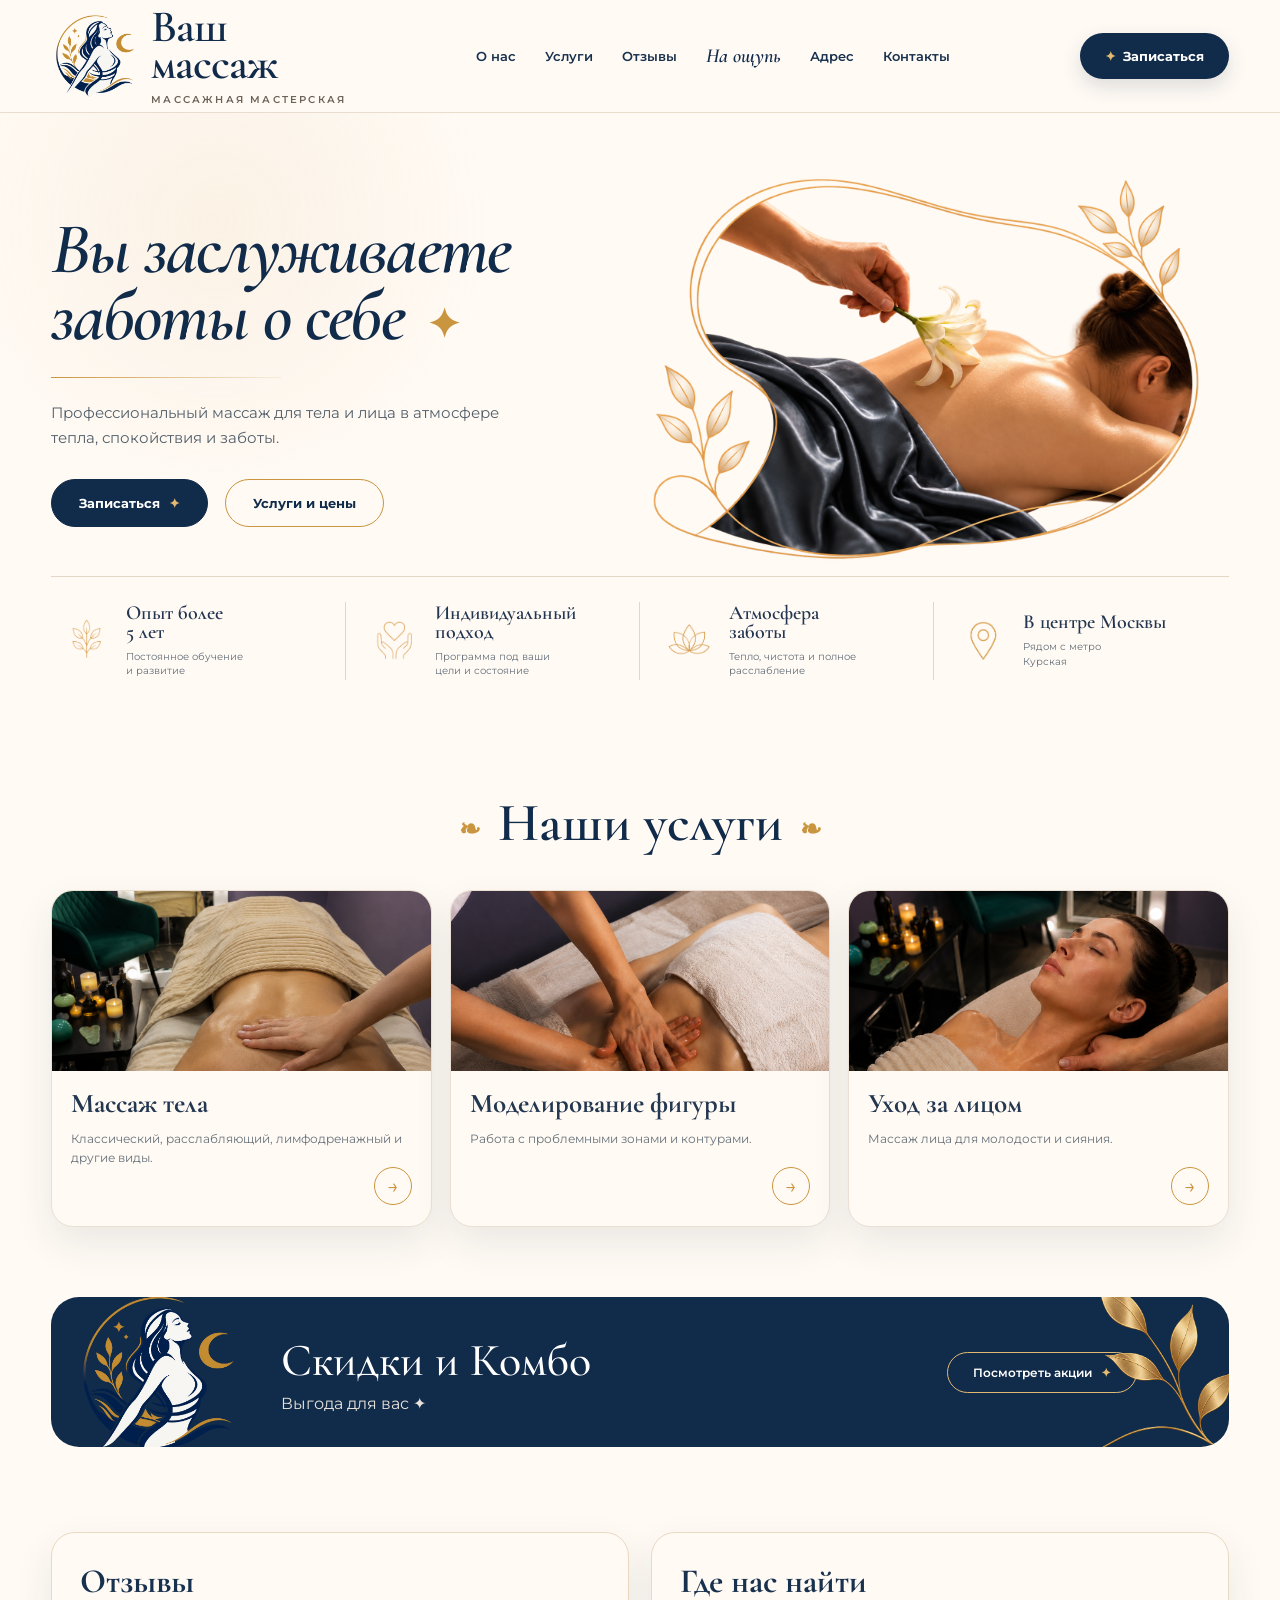
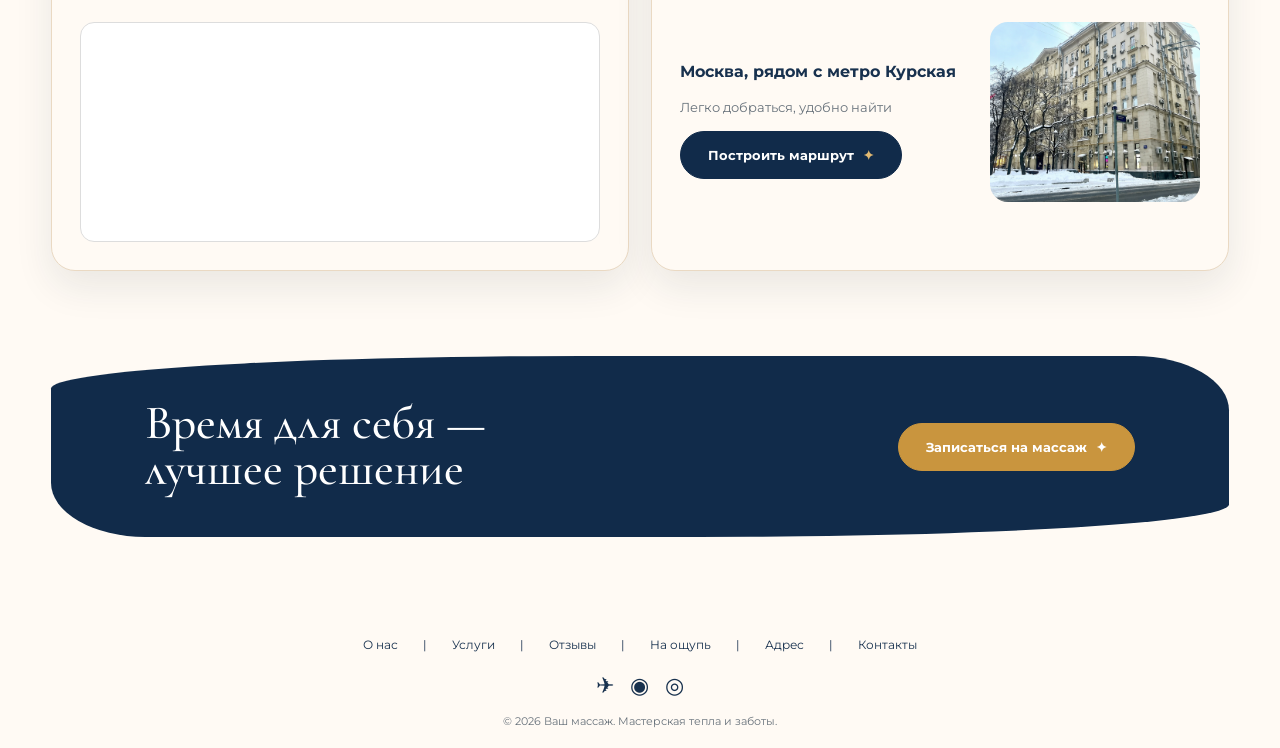
==== index.html @ 2f1999c9 "Add files via upload" ====
<!doctype html>
<html lang="ru">
<head>
<meta charset="utf-8">
<meta name="viewport" content="width=device-width,initial-scale=1">
<title>Ваш массаж — мастерская тепла и заботы</title>
<meta name="description" content="Ваш массаж — массажная мастерская в центре Москвы рядом с метро Курская. Массаж для тела и лица в атмосфере тепла, спокойствия и заботы.">
<style>
@import url('https://fonts.googleapis.com/css2?family=Cormorant+Garamond:ital,wght@0,500;0,600;0,700;1,500;1,600;1,700&family=Montserrat:wght@400;500;600;700&display=swap');
:root{--cream:#f8f3ec;--cream2:#fffaf4;--navy:#112b4a;--gold:#c9953e;--gold-light:#e3ba72;--ink:#18314e;--muted:#65707b;--line:#e4d6c4;--shadow:0 16px 38px rgba(27,40,55,.09)}
*{box-sizing:border-box}html{scroll-behavior:smooth}body{margin:0;background:var(--cream2);color:var(--ink);font-family:Montserrat,Arial,sans-serif}a{text-decoration:none;color:inherit}img{max-width:100%;display:block}.wrap{width:min(1200px,92%);margin:auto}
/* HEADER */
.header{background:rgba(255,250,244,.94);position:sticky;top:0;z-index:30;border-bottom:1px solid rgba(228,214,196,.8);backdrop-filter:blur(14px)}.nav{min-height:112px;display:flex;align-items:center;justify-content:space-between;gap:24px}.brand{display:flex;align-items:center;gap:12px;min-width:285px}.brand-mark{width:88px;height:88px;object-fit:contain}.brand-copy{display:flex;flex-direction:column;line-height:.84}.brand-name{font-family:'Cormorant Garamond',Georgia,serif;font-size:45px;font-weight:600;letter-spacing:-.025em;color:var(--navy)}.brand-sub{margin-top:13px;font-size:10px;letter-spacing:.22em;color:#6d6258;text-transform:uppercase;font-weight:600}.menu{display:flex;align-items:center;gap:29px;font-size:13px;font-weight:600;white-space:nowrap}.menu a{transition:.2s}.menu a:hover{color:var(--gold)}.menu a.touch-link{font-family:'Cormorant Garamond',Georgia,serif;font-size:20px;font-style:italic;font-weight:600;color:var(--navy)}.book{background:var(--navy);color:#fff;padding:15px 25px;border-radius:999px;font-size:13px;font-weight:700;white-space:nowrap;box-shadow:0 8px 20px rgba(17,43,74,.14)}.book span{color:var(--gold-light);margin-right:7px}.mobile-menu{display:none}
/* HERO */
.hero{position:relative;overflow:hidden;padding:62px 0 34px;background:radial-gradient(circle at 17% 18%,rgba(224,187,127,.13),transparent 23%),var(--cream2)}.hero-grid{display:grid;grid-template-columns:.9fr 1.1fr;gap:46px;align-items:center}.hero-copy{padding:20px 0}.hero h1{font-family:'Cormorant Garamond',Georgia,serif;font-style:italic;font-weight:600;font-size:72px;line-height:.92;letter-spacing:-.025em;margin:0 0 28px;color:var(--navy)}.hero h1 .spark{font-style:normal;color:var(--gold);font-size:.55em;vertical-align:middle;margin-left:8px}.hero-rule{width:230px;height:1px;background:linear-gradient(90deg,var(--gold),rgba(201,149,62,.1));margin:0 0 22px}.hero p{max-width:490px;margin:0;color:#53606b;font-size:15px;line-height:1.7}.actions{display:flex;gap:17px;margin-top:28px}.btn{display:inline-flex;align-items:center;justify-content:center;gap:9px;border:1px solid var(--gold);border-radius:999px;padding:15px 27px;font-weight:700;font-size:13px;transition:.2s}.btn.primary{background:var(--navy);border-color:var(--navy);color:#fff}.btn.primary .gold-star{color:var(--gold-light)}.btn.secondary{background:transparent;color:var(--navy)}.btn:hover{transform:translateY(-2px)}
.hero-art{
  position:relative;
  display:flex;
  align-items:center;
  justify-content:center;
}

.hero-photo{
  width:min(100%,590px);
  height:auto;
  object-fit:contain;
  display:block;
}
/* BENEFITS */
.facts{display:grid;grid-template-columns:repeat(4,1fr);gap:0;border-top:1px solid var(--line);padding:25px 0 6px;margin-top:8px}.fact{padding:0 24px;border-right:1px solid var(--line);display:flex;gap:15px;align-items:center;min-height:78px}.fact:first-child{padding-left:10px}.fact:last-child{border:0}.fact-icon{width:50px;height:50px;object-fit:contain;flex:0 0 50px}.fact b{display:block;font-family:'Cormorant Garamond',Georgia,serif;font-size:20px;line-height:.95;font-weight:600;color:#233550}.fact small{display:block;margin-top:8px;font-size:10px;line-height:1.45;color:var(--muted)}
/* SECTIONS */
.section{padding:70px 0}.section-title{text-align:center;font-family:'Cormorant Garamond',Georgia,serif;font-size:54px;font-weight:600;margin:0 0 35px;color:var(--navy)}.section-title:before,.section-title:after{content:'❧';color:var(--gold);font-size:26px;margin:0 17px;vertical-align:middle}.services{display:grid;grid-template-columns:repeat(3,1fr);gap:18px}.card{background:#fffaf4;border-radius:22px;overflow:hidden;box-shadow:var(--shadow);border:1px solid #eadfd2;transition:transform .2s,box-shadow .2s}.card:hover{transform:translateY(-3px);box-shadow:0 20px 42px rgba(27,40,55,.12)}.service-link{display:flex;flex-direction:column;cursor:pointer}.card img{width:100%;height:180px;object-fit:cover}.card-body{padding:20px 19px 21px;display:flex;flex-direction:column;flex:1}.card h3{font-family:'Cormorant Garamond',Georgia,serif;font-size:27px;line-height:.98;margin:0 0 11px;color:#243751}.card p{font-size:12px;line-height:1.6;color:#66717a;margin:0}.round-arrow{width:38px;height:38px;border:1px solid var(--gold);border-radius:50%;display:flex;align-items:center;justify-content:center;margin:auto 0 0 auto;color:var(--gold);font-size:20px;flex:0 0 38px}
.promo{background:var(--navy);color:white;border-radius:28px;min-height:150px;display:flex;align-items:center;justify-content:space-between;padding:24px 92px 24px 230px;position:relative;overflow:hidden;cursor:pointer;transition:transform .2s,box-shadow .2s}.promo:hover{transform:translateY(-2px);box-shadow:0 18px 38px rgba(17,43,74,.18)}.promo-logo{position:absolute;left:22px;bottom:-10px;width:170px;height:170px;object-fit:contain;object-position:center bottom;filter:none}.promo-content{position:relative;z-index:2}.promo h2{font-family:'Cormorant Garamond',Georgia,serif;font-size:46px;font-weight:500;margin:0}.promo p{margin:6px 0 0;color:#e8e3dc}.promo .promo-btn{position:relative;z-index:2;display:inline-flex;align-items:center;gap:9px;border:1px solid var(--gold-light);border-radius:999px;padding:12px 25px;color:#fff;font-size:12px;font-weight:600;white-space:nowrap}.promo-branch{position:absolute;right:-10px;top:50%;transform:translateY(-50%);width:205px;height:auto;object-fit:contain;opacity:.98;pointer-events:none}
.reviews-location{display:grid;grid-template-columns:1fr 1fr;gap:22px}.panel{background:#fffaf4;border:1px solid #ead9c3;border-radius:24px;padding:28px;box-shadow:var(--shadow)}.panel h2{font-family:'Cormorant Garamond',Georgia,serif;font-size:34px;margin:0 0 20px}.reviews{height:220px;overflow:hidden;border:1px solid #ddd;border-radius:14px;background:white}.reviews iframe{width:100%;height:100%;border:0}.address{display:grid;grid-template-columns:1fr 210px;gap:18px;align-items:center}.mapbox{height:180px;border-radius:18px;overflow:hidden;background:#e7ded2}.mapbox img{width:100%;height:100%;object-fit:cover}.cta{background:var(--navy);color:white;border-radius:45% 8% 45% 8%/18% 30% 18% 30%;padding:45px 8%;display:flex;justify-content:space-between;align-items:center;gap:30px;overflow:hidden}.cta h2{font-family:'Cormorant Garamond',Georgia,serif;font-size:48px;line-height:.95;font-weight:500;margin:0}.cta .btn{background:var(--gold);border-color:var(--gold);color:white}.footer{padding:30px 0 20px;background:var(--cream2);text-align:center}.footer-nav{display:flex;justify-content:center;gap:25px;font-size:12px;margin-bottom:20px;flex-wrap:wrap}.social{font-size:22px;display:flex;gap:16px;justify-content:center;margin-bottom:15px}.copy{font-size:11px;color:#68727b}
@media(max-width:1060px){.brand{min-width:240px}.brand-mark{width:74px;height:74px}.brand-name{font-size:39px}.menu{gap:18px}.nav{min-height:96px}.hero h1{font-size:63px}.hero-art{min-height:500px}.facts .fact{padding:0 14px}.fact-icon{width:43px;height:43px;flex-basis:43px}}
@media(max-width:900px){.nav{min-height:82px}.brand{min-width:auto}.brand-mark{width:64px;height:64px}.brand-name{font-size:35px}.brand-sub{display:none}.menu{display:none}.mobile-menu{display:block;border:0;background:transparent;font-size:25px;color:var(--navy);cursor:pointer}.hero{padding-top:35px}.hero-grid{grid-template-columns:1fr;gap:12px}.hero-copy{text-align:center}.hero h1{font-size:58px}.hero-rule{margin-left:auto;margin-right:auto}.hero p{margin:auto}.actions{justify-content:center}.hero-art{min-height:450px}.facts{grid-template-columns:repeat(2,1fr)}.fact{padding:17px 12px;border-bottom:1px solid var(--line)}.fact:nth-child(2){border-right:0}.fact:nth-child(3),.fact:nth-child(4){border-bottom:0}.services{grid-template-columns:repeat(2,1fr)}.reviews-location{grid-template-columns:1fr}.cta{border-radius:30px;padding:40px 25px;flex-direction:column;text-align:center}}
@media(max-width:560px){.wrap{width:92%}.nav{min-height:74px}.brand-mark{width:56px;height:56px}.brand-name{font-size:32px}.book{padding:12px 15px;font-size:11px}.hero{padding:30px 0 30px}.hero h1{font-size:49px;margin-bottom:21px}.hero p{font-size:14px}.actions{flex-direction:column;gap:10px}.btn{width:100%}.hero-art{min-height:auto;margin-top:2px}.facts{margin-top:8px}.fact{min-height:84px;padding:14px 6px;gap:9px}.fact:first-child{padding-left:6px}.fact-icon{width:39px;height:39px;flex-basis:39px}.fact b{font-size:17px}.fact small{font-size:8.5px}.section{padding:48px 0}.section-title{font-size:39px;margin-bottom:25px}.section-title:before,.section-title:after{margin:0 7px;font-size:18px}.services{gap:10px}.card{border-radius:16px}.card img{height:120px}.card-body{padding:13px}.card h3{font-size:23px}.card p{font-size:10px;min-height:32px}.promo{min-height:170px;flex-direction:column;text-align:center;justify-content:center;border-radius:24px;padding:28px 110px 28px 115px}.promo h2{font-size:38px}.promo .promo-btn{width:auto}.promo-logo{width:112px;height:112px;left:8px;bottom:-4px}.promo-branch{width:115px;right:-14px}.panel{padding:20px}.address{grid-template-columns:1fr}.mapbox{height:150px}.cta h2{font-size:39px}.footer-nav{font-size:10px}.menu.show{display:flex;position:absolute;top:74px;left:0;right:0;background:#fffaf4;padding:20px;flex-direction:column;gap:18px;border-bottom:1px solid var(--line);box-shadow:var(--shadow)}.menu.show .touch-link{font-size:24px}}
</style>
</head>
<body>
<header class="header"><div class="wrap nav">
<a class="brand" href="#top" aria-label="Ваш массаж — на главную"><img class="brand-mark" src="assets/logo-mark-transparent.png" alt=""><span class="brand-copy"><span class="brand-name">Ваш<br>массаж</span><span class="brand-sub">Массажная мастерская</span></span></a>
<nav class="menu"><a href="#about">О нас</a><a href="#services">Услуги</a><a href="#reviews">Отзывы</a><a class="touch-link" href="na-oshchup.html">На ощупь</a><a href="#address">Адрес</a><a href="#contacts">Контакты</a></nav>
<a class="book" href="https://dikidi.ru/2021892?p=1.pi-po" target="_blank" rel="noopener"><span>✦</span>Записаться</a><button class="mobile-menu" aria-label="Открыть меню">☰</button>
</div></header>
<main id="top">
<section class="hero" id="about"><div class="wrap"><div class="hero-grid">
<div class="hero-copy"><h1>Вы заслуживаете<br>заботы о себе <span class="spark">✦</span></h1><div class="hero-rule"></div><p>Профессиональный массаж для тела и лица в атмосфере тепла, спокойствия и заботы.</p><div class="actions"><a class="btn primary" href="https://dikidi.ru/2021892?p=1.pi-po" target="_blank" rel="noopener">Записаться <span class="gold-star">✦</span></a><a class="btn secondary" href="#services">Услуги и цены</a></div></div>
<div class="hero-art">
  <img class="hero-photo" src="assets/hero-lily-silk.png" alt="Атмосфера заботы в мастерской Ваш массаж">
</div>
</div>
<div class="facts">
<div class="fact"><img class="fact-icon" src="assets/benefit-growth.png" alt=""><div><b>Опыт более<br>5 лет</b><small>Постоянное обучение<br>и развитие</small></div></div>
<div class="fact"><img class="fact-icon" src="assets/benefit-care.png" alt=""><div><b>Индивидуальный<br>подход</b><small>Программа под ваши<br>цели и состояние</small></div></div>
<div class="fact"><img class="fact-icon" src="assets/benefit-atmosphere.png" alt=""><div><b>Атмосфера<br>заботы</b><small>Тепло, чистота и полное<br>расслабление</small></div></div>
<div class="fact"><img class="fact-icon" src="assets/benefit-location.png" alt=""><div><b>В центре Москвы</b><small>Рядом с метро<br>Курская</small></div></div>
</div></div></section>
<section class="section" id="services"><div class="wrap"><h2 class="section-title">Наши услуги</h2><div class="services">
<a class="card service-link" href="services-body.html" aria-label="Перейти к услугам массажа тела"><img src="assets/body-massage.png" alt="Массаж тела"><div class="card-body"><h3>Массаж тела</h3><p>Классический, расслабляющий, лимфодренажный и другие виды.</p><div class="round-arrow" aria-hidden="true">→</div></div></a>
<a class="card service-link" href="services-figure.html" aria-label="Перейти к услугам моделирования фигуры"><img src="assets/figure-correction.png" alt="Моделирование фигуры"><div class="card-body"><h3>Моделирование фигуры</h3><p>Работа с проблемными зонами и контурами.</p><div class="round-arrow" aria-hidden="true">→</div></div></a>
<a class="card service-link" href="services-face.html" aria-label="Перейти к услугам ухода за лицом"><img src="assets/face-massage.png" alt="Уход за лицом"><div class="card-body"><h3>Уход за лицом</h3><p>Массаж лица для молодости и сияния.</p><div class="round-arrow" aria-hidden="true">→</div></div></a>
</div></div></section>
<section class="section" style="padding-top:0"><div class="wrap"><a class="promo" href="services-combo.html" aria-label="Перейти к скидкам и комбо"><img class="promo-logo" src="assets/logo-mark-transparent.png" alt=""><div class="promo-content"><h2>Скидки и Комбо</h2><p>Выгода для вас ✦</p></div><span class="promo-btn">Посмотреть акции <span style="color:var(--gold-light)">✦</span></span><img class="promo-branch" src="assets/promo-branch.png" alt=""></a></div></section>
<section class="section" id="reviews" style="padding-top:15px"><div class="wrap"><div class="reviews-location"><div class="panel"><h2>Отзывы</h2><div class="reviews"><iframe src="https://yandex.ru/maps-reviews-widget/243334452284?comments" loading="lazy" title="Отзывы на Яндекс Картах"></iframe></div></div><div class="panel" id="address"><h2>Где нас найти</h2><div class="address"><div><p><b>Москва, рядом с метро Курская</b></p><p style="font-size:13px;line-height:1.6;color:#68727b">Легко добраться, удобно найти</p><a class="btn primary" href="https://yandex.ru/maps/org/vash_massazh/243334452284/" target="_blank" rel="noopener">Построить маршрут <span class="gold-star">✦</span></a></div><div class="mapbox"><img src="assets/building.png" alt="Ваш массаж — рядом с метро Курская"></div></div></div></div></div></section>
<section class="section" style="padding-top:15px"><div class="wrap"><div class="cta"><h2>Время для себя —<br>лучшее решение</h2><a class="btn" href="https://dikidi.ru/2021892?p=1.pi-po" target="_blank" rel="noopener">Записаться на массаж <span>✦</span></a></div></div></section>
</main>
<footer class="footer" id="contacts"><div class="wrap"><div class="footer-nav"><a href="#about">О нас</a><span>|</span><a href="#services">Услуги</a><span>|</span><a href="#reviews">Отзывы</a><span>|</span><a href="na-oshchup.html">На ощупь</a><span>|</span><a href="#address">Адрес</a><span>|</span><a href="#contacts">Контакты</a></div><div class="social"><a href="https://t.me/" aria-label="Telegram">✈</a><a href="https://wa.me/79853939108" aria-label="WhatsApp">◉</a><a href="#" aria-label="Instagram">◎</a></div><div class="copy">© 2026 Ваш массаж. Мастерская тепла и заботы.</div></div></footer>
<script>document.querySelector('.mobile-menu').addEventListener('click',()=>document.querySelector('.menu').classList.toggle('show'));</script>
</body></html>
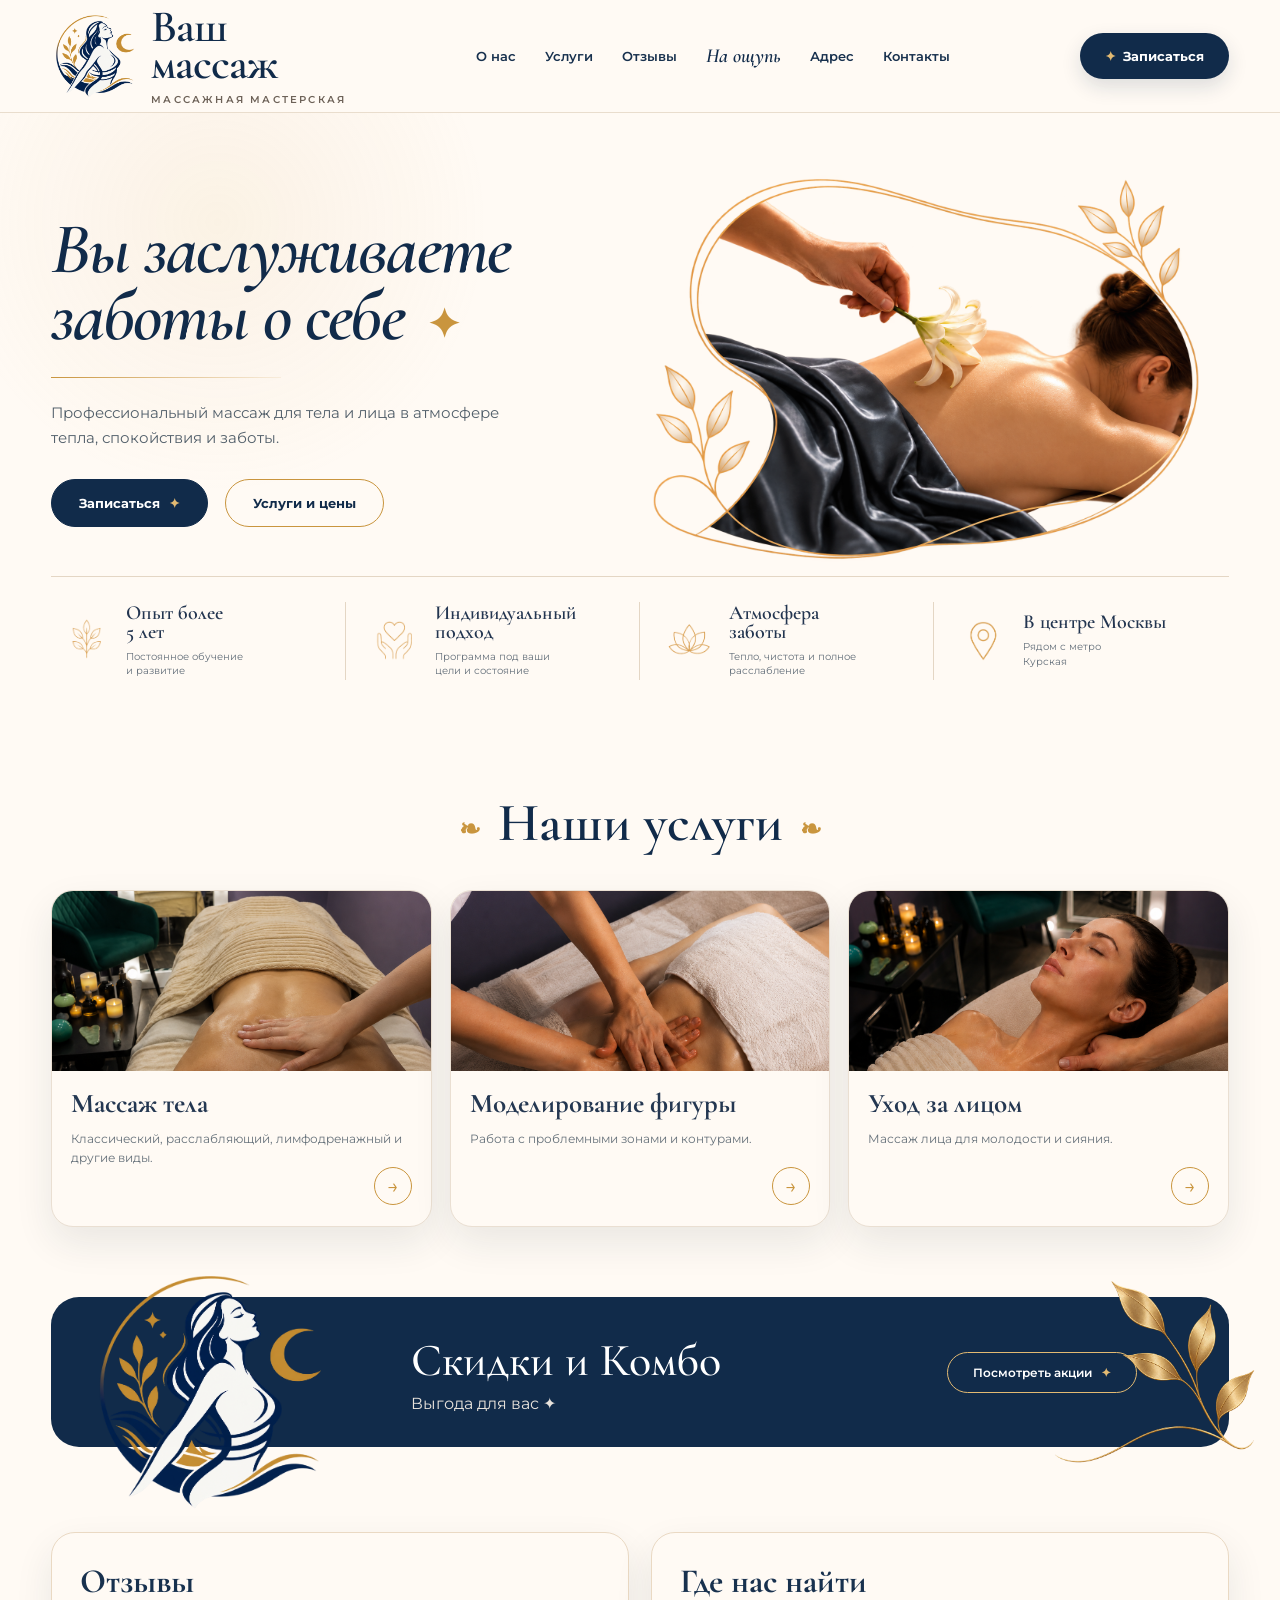
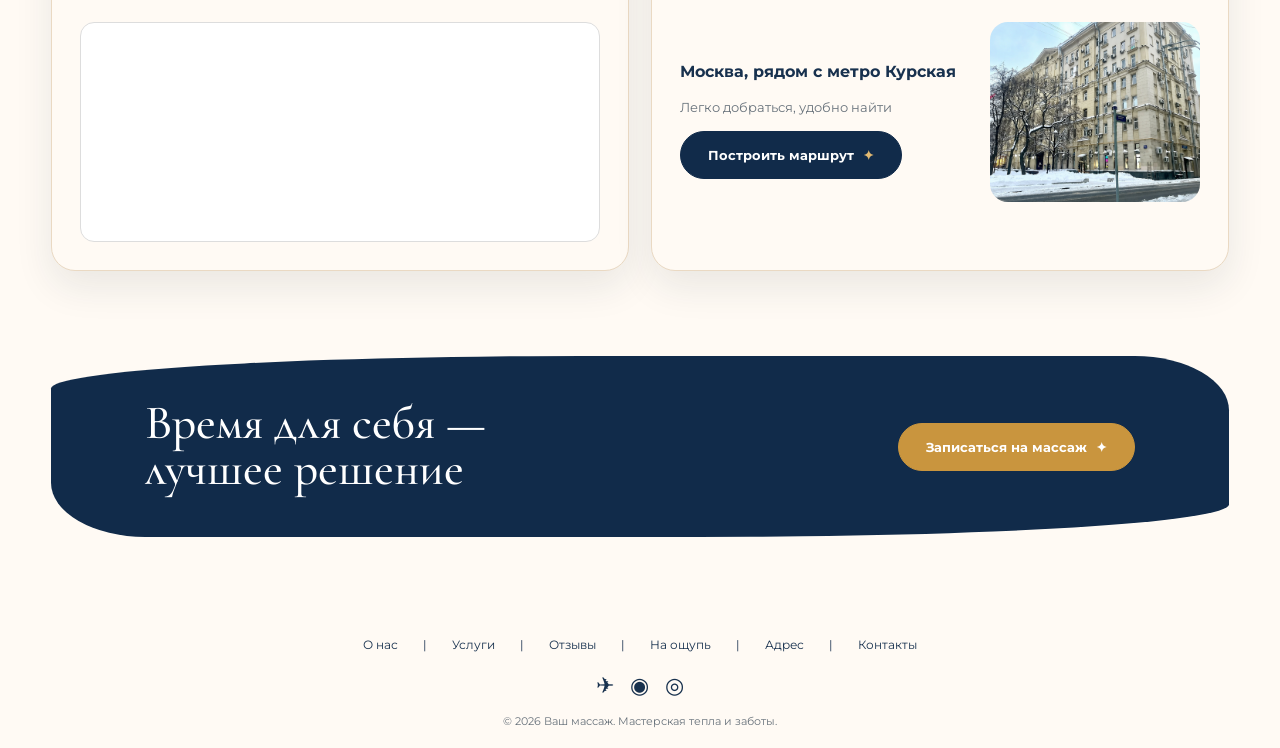
==== commit 3fc67489: "Add files via upload" ====
--- a/index.html
+++ b/index.html
@@ -30,11 +30,11 @@
 .facts{display:grid;grid-template-columns:repeat(4,1fr);gap:0;border-top:1px solid var(--line);padding:25px 0 6px;margin-top:8px}.fact{padding:0 24px;border-right:1px solid var(--line);display:flex;gap:15px;align-items:center;min-height:78px}.fact:first-child{padding-left:10px}.fact:last-child{border:0}.fact-icon{width:50px;height:50px;object-fit:contain;flex:0 0 50px}.fact b{display:block;font-family:'Cormorant Garamond',Georgia,serif;font-size:20px;line-height:.95;font-weight:600;color:#233550}.fact small{display:block;margin-top:8px;font-size:10px;line-height:1.45;color:var(--muted)}
 /* SECTIONS */
 .section{padding:70px 0}.section-title{text-align:center;font-family:'Cormorant Garamond',Georgia,serif;font-size:54px;font-weight:600;margin:0 0 35px;color:var(--navy)}.section-title:before,.section-title:after{content:'❧';color:var(--gold);font-size:26px;margin:0 17px;vertical-align:middle}.services{display:grid;grid-template-columns:repeat(3,1fr);gap:18px}.card{background:#fffaf4;border-radius:22px;overflow:hidden;box-shadow:var(--shadow);border:1px solid #eadfd2;transition:transform .2s,box-shadow .2s}.card:hover{transform:translateY(-3px);box-shadow:0 20px 42px rgba(27,40,55,.12)}.service-link{display:flex;flex-direction:column;cursor:pointer}.card img{width:100%;height:180px;object-fit:cover}.card-body{padding:20px 19px 21px;display:flex;flex-direction:column;flex:1}.card h3{font-family:'Cormorant Garamond',Georgia,serif;font-size:27px;line-height:.98;margin:0 0 11px;color:#243751}.card p{font-size:12px;line-height:1.6;color:#66717a;margin:0}.round-arrow{width:38px;height:38px;border:1px solid var(--gold);border-radius:50%;display:flex;align-items:center;justify-content:center;margin:auto 0 0 auto;color:var(--gold);font-size:20px;flex:0 0 38px}
-.promo{background:var(--navy);color:white;border-radius:28px;min-height:150px;display:flex;align-items:center;justify-content:space-between;padding:24px 92px 24px 230px;position:relative;overflow:hidden;cursor:pointer;transition:transform .2s,box-shadow .2s}.promo:hover{transform:translateY(-2px);box-shadow:0 18px 38px rgba(17,43,74,.18)}.promo-logo{position:absolute;left:22px;bottom:-10px;width:170px;height:170px;object-fit:contain;object-position:center bottom;filter:none}.promo-content{position:relative;z-index:2}.promo h2{font-family:'Cormorant Garamond',Georgia,serif;font-size:46px;font-weight:500;margin:0}.promo p{margin:6px 0 0;color:#e8e3dc}.promo .promo-btn{position:relative;z-index:2;display:inline-flex;align-items:center;gap:9px;border:1px solid var(--gold-light);border-radius:999px;padding:12px 25px;color:#fff;font-size:12px;font-weight:600;white-space:nowrap}.promo-branch{position:absolute;right:-10px;top:50%;transform:translateY(-50%);width:205px;height:auto;object-fit:contain;opacity:.98;pointer-events:none}
+.promo{background:var(--navy);color:white;border-radius:28px;min-height:150px;display:flex;align-items:center;justify-content:space-between;padding:24px 92px 24px 360px;position:relative;overflow:visible;cursor:pointer;transition:transform .2s,box-shadow .2s}.promo:hover{transform:translateY(-2px);box-shadow:0 18px 38px rgba(17,43,74,.18)}.promo-logo{position:absolute;z-index:3;left:34px;bottom:-64px;width:250px;height:250px;object-fit:contain;object-position:center bottom;filter:none;pointer-events:none}.promo-content{position:relative;z-index:2}.promo h2{font-family:'Cormorant Garamond',Georgia,serif;font-size:46px;font-weight:500;margin:0}.promo p{margin:6px 0 0;color:#e8e3dc}.promo .promo-btn{position:relative;z-index:4;display:inline-flex;align-items:center;gap:9px;border:1px solid var(--gold-light);border-radius:999px;padding:12px 25px;color:#fff;font-size:12px;font-weight:600;white-space:nowrap}.promo-branch{position:absolute;z-index:1;right:-28px;top:50%;transform:translateY(-50%);width:205px;height:auto;object-fit:contain;opacity:.98;pointer-events:none}
 .reviews-location{display:grid;grid-template-columns:1fr 1fr;gap:22px}.panel{background:#fffaf4;border:1px solid #ead9c3;border-radius:24px;padding:28px;box-shadow:var(--shadow)}.panel h2{font-family:'Cormorant Garamond',Georgia,serif;font-size:34px;margin:0 0 20px}.reviews{height:220px;overflow:hidden;border:1px solid #ddd;border-radius:14px;background:white}.reviews iframe{width:100%;height:100%;border:0}.address{display:grid;grid-template-columns:1fr 210px;gap:18px;align-items:center}.mapbox{height:180px;border-radius:18px;overflow:hidden;background:#e7ded2}.mapbox img{width:100%;height:100%;object-fit:cover}.cta{background:var(--navy);color:white;border-radius:45% 8% 45% 8%/18% 30% 18% 30%;padding:45px 8%;display:flex;justify-content:space-between;align-items:center;gap:30px;overflow:hidden}.cta h2{font-family:'Cormorant Garamond',Georgia,serif;font-size:48px;line-height:.95;font-weight:500;margin:0}.cta .btn{background:var(--gold);border-color:var(--gold);color:white}.footer{padding:30px 0 20px;background:var(--cream2);text-align:center}.footer-nav{display:flex;justify-content:center;gap:25px;font-size:12px;margin-bottom:20px;flex-wrap:wrap}.social{font-size:22px;display:flex;gap:16px;justify-content:center;margin-bottom:15px}.copy{font-size:11px;color:#68727b}
 @media(max-width:1060px){.brand{min-width:240px}.brand-mark{width:74px;height:74px}.brand-name{font-size:39px}.menu{gap:18px}.nav{min-height:96px}.hero h1{font-size:63px}.hero-art{min-height:500px}.facts .fact{padding:0 14px}.fact-icon{width:43px;height:43px;flex-basis:43px}}
 @media(max-width:900px){.nav{min-height:82px}.brand{min-width:auto}.brand-mark{width:64px;height:64px}.brand-name{font-size:35px}.brand-sub{display:none}.menu{display:none}.mobile-menu{display:block;border:0;background:transparent;font-size:25px;color:var(--navy);cursor:pointer}.hero{padding-top:35px}.hero-grid{grid-template-columns:1fr;gap:12px}.hero-copy{text-align:center}.hero h1{font-size:58px}.hero-rule{margin-left:auto;margin-right:auto}.hero p{margin:auto}.actions{justify-content:center}.hero-art{min-height:450px}.facts{grid-template-columns:repeat(2,1fr)}.fact{padding:17px 12px;border-bottom:1px solid var(--line)}.fact:nth-child(2){border-right:0}.fact:nth-child(3),.fact:nth-child(4){border-bottom:0}.services{grid-template-columns:repeat(2,1fr)}.reviews-location{grid-template-columns:1fr}.cta{border-radius:30px;padding:40px 25px;flex-direction:column;text-align:center}}
-@media(max-width:560px){.wrap{width:92%}.nav{min-height:74px}.brand-mark{width:56px;height:56px}.brand-name{font-size:32px}.book{padding:12px 15px;font-size:11px}.hero{padding:30px 0 30px}.hero h1{font-size:49px;margin-bottom:21px}.hero p{font-size:14px}.actions{flex-direction:column;gap:10px}.btn{width:100%}.hero-art{min-height:auto;margin-top:2px}.facts{margin-top:8px}.fact{min-height:84px;padding:14px 6px;gap:9px}.fact:first-child{padding-left:6px}.fact-icon{width:39px;height:39px;flex-basis:39px}.fact b{font-size:17px}.fact small{font-size:8.5px}.section{padding:48px 0}.section-title{font-size:39px;margin-bottom:25px}.section-title:before,.section-title:after{margin:0 7px;font-size:18px}.services{gap:10px}.card{border-radius:16px}.card img{height:120px}.card-body{padding:13px}.card h3{font-size:23px}.card p{font-size:10px;min-height:32px}.promo{min-height:170px;flex-direction:column;text-align:center;justify-content:center;border-radius:24px;padding:28px 110px 28px 115px}.promo h2{font-size:38px}.promo .promo-btn{width:auto}.promo-logo{width:112px;height:112px;left:8px;bottom:-4px}.promo-branch{width:115px;right:-14px}.panel{padding:20px}.address{grid-template-columns:1fr}.mapbox{height:150px}.cta h2{font-size:39px}.footer-nav{font-size:10px}.menu.show{display:flex;position:absolute;top:74px;left:0;right:0;background:#fffaf4;padding:20px;flex-direction:column;gap:18px;border-bottom:1px solid var(--line);box-shadow:var(--shadow)}.menu.show .touch-link{font-size:24px}}
+@media(max-width:560px){.wrap{width:92%}.nav{min-height:74px}.brand-mark{width:56px;height:56px}.brand-name{font-size:32px}.book{padding:12px 15px;font-size:11px}.hero{padding:30px 0 30px}.hero h1{font-size:49px;margin-bottom:21px}.hero p{font-size:14px}.actions{flex-direction:column;gap:10px}.btn{width:100%}.hero-art{min-height:auto;margin-top:2px}.facts{margin-top:8px}.fact{min-height:84px;padding:14px 6px;gap:9px}.fact:first-child{padding-left:6px}.fact-icon{width:39px;height:39px;flex-basis:39px}.fact b{font-size:17px}.fact small{font-size:8.5px}.section{padding:48px 0}.section-title{font-size:39px;margin-bottom:25px}.section-title:before,.section-title:after{margin:0 7px;font-size:18px}.services{gap:10px}.card{border-radius:16px}.card img{height:120px}.card-body{padding:13px}.card h3{font-size:23px}.card p{font-size:10px;min-height:32px}.promo{min-height:170px;flex-direction:column;text-align:center;justify-content:center;border-radius:24px;padding:28px 105px 28px 128px}.promo h2{font-size:38px}.promo .promo-btn{width:auto}.promo-logo{width:150px;height:150px;left:-2px;bottom:-48px}.promo-branch{width:115px;right:-14px}.panel{padding:20px}.address{grid-template-columns:1fr}.mapbox{height:150px}.cta h2{font-size:39px}.footer-nav{font-size:10px}.menu.show{display:flex;position:absolute;top:74px;left:0;right:0;background:#fffaf4;padding:20px;flex-direction:column;gap:18px;border-bottom:1px solid var(--line);box-shadow:var(--shadow)}.menu.show .touch-link{font-size:24px}}
 </style>
 </head>
 <body>
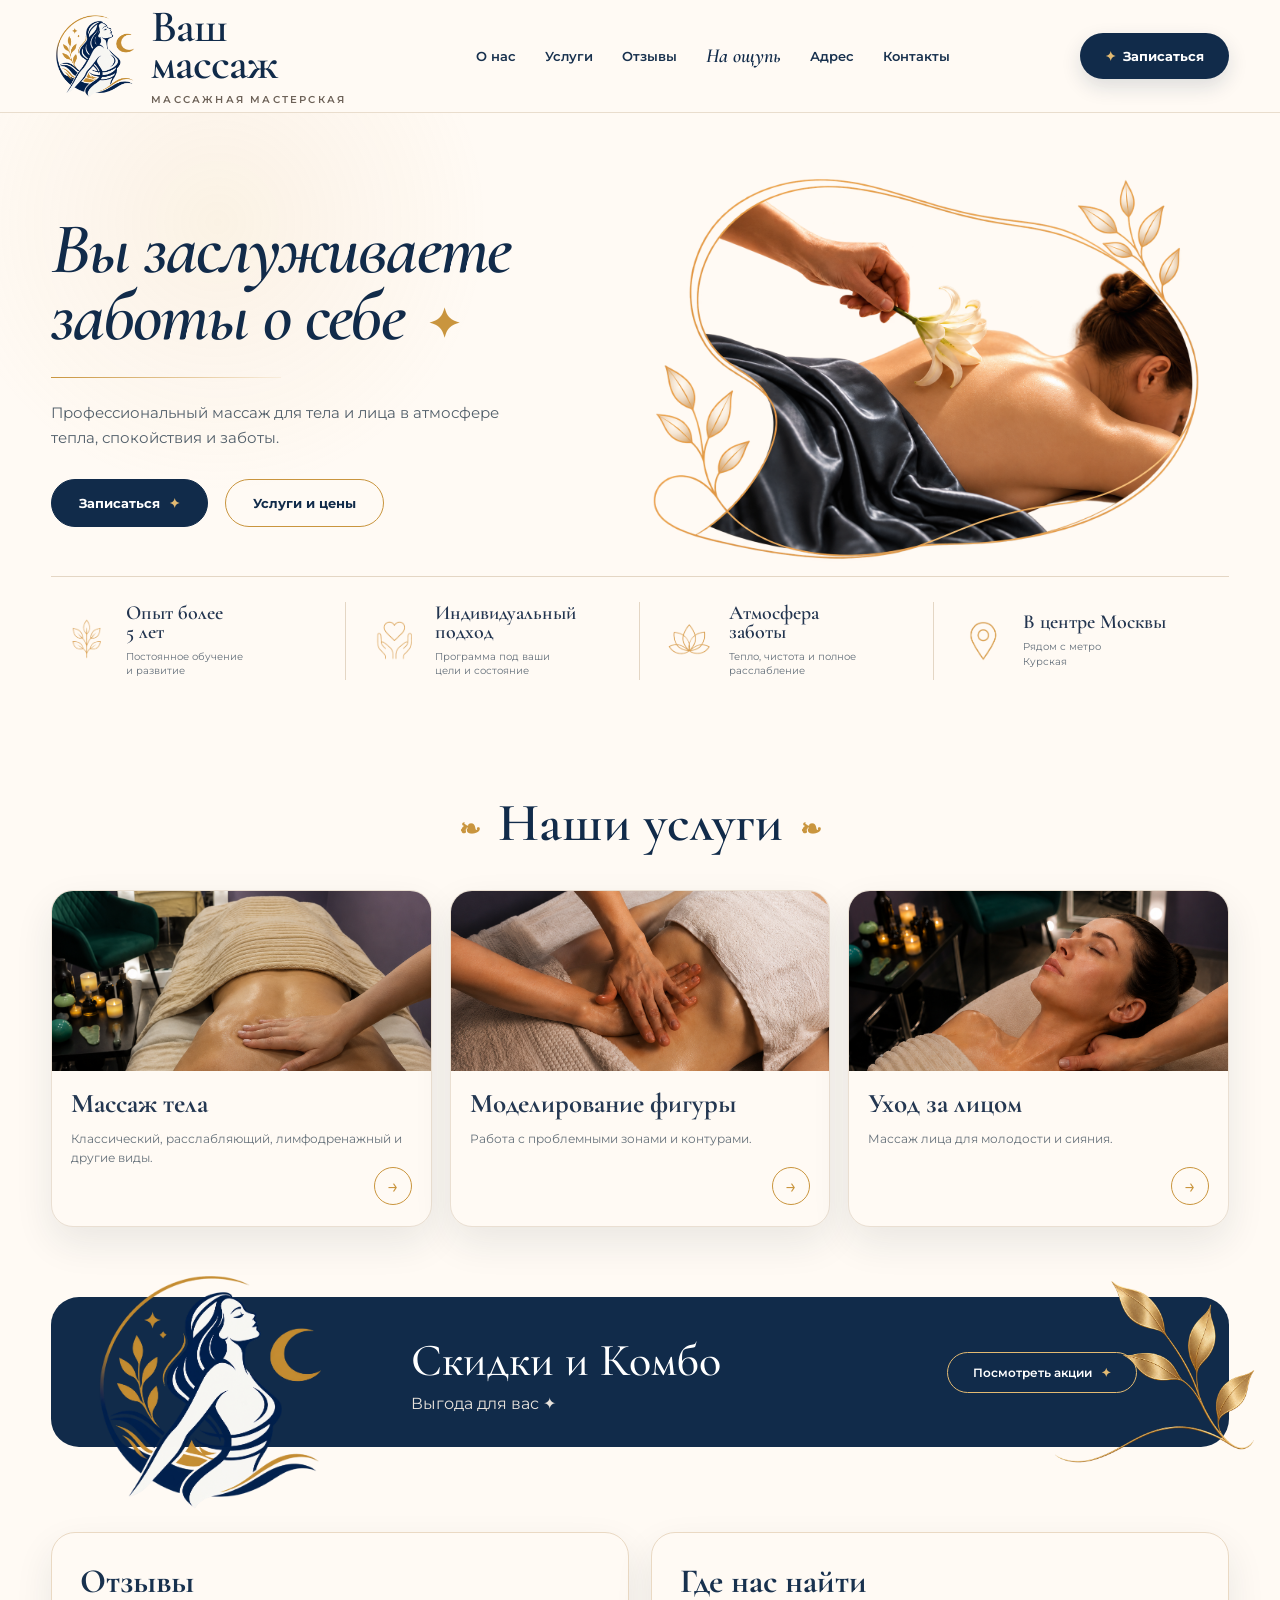
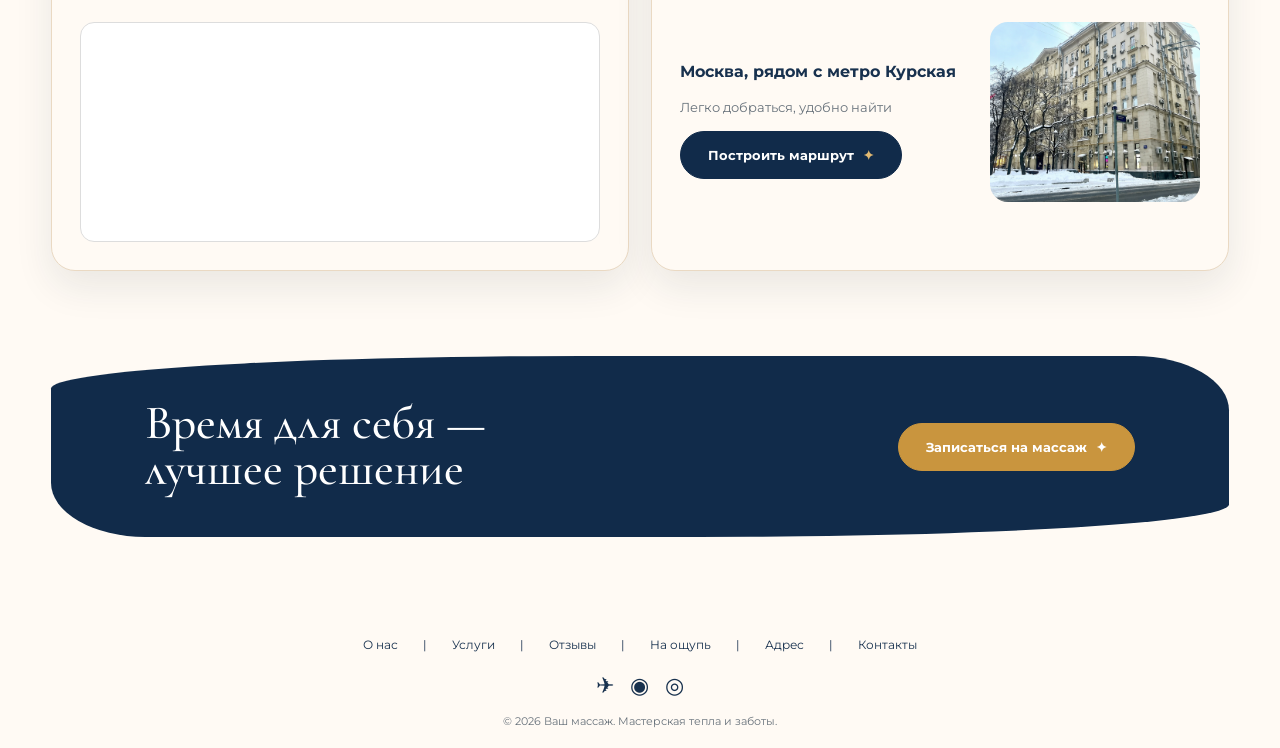
==== commit 70d9ac59: "Add files via upload" ====
--- a/index.html
+++ b/index.html
@@ -29,7 +29,7 @@
 /* BENEFITS */
 .facts{display:grid;grid-template-columns:repeat(4,1fr);gap:0;border-top:1px solid var(--line);padding:25px 0 6px;margin-top:8px}.fact{padding:0 24px;border-right:1px solid var(--line);display:flex;gap:15px;align-items:center;min-height:78px}.fact:first-child{padding-left:10px}.fact:last-child{border:0}.fact-icon{width:50px;height:50px;object-fit:contain;flex:0 0 50px}.fact b{display:block;font-family:'Cormorant Garamond',Georgia,serif;font-size:20px;line-height:.95;font-weight:600;color:#233550}.fact small{display:block;margin-top:8px;font-size:10px;line-height:1.45;color:var(--muted)}
 /* SECTIONS */
-.section{padding:70px 0}.section-title{text-align:center;font-family:'Cormorant Garamond',Georgia,serif;font-size:54px;font-weight:600;margin:0 0 35px;color:var(--navy)}.section-title:before,.section-title:after{content:'❧';color:var(--gold);font-size:26px;margin:0 17px;vertical-align:middle}.services{display:grid;grid-template-columns:repeat(3,1fr);gap:18px}.card{background:#fffaf4;border-radius:22px;overflow:hidden;box-shadow:var(--shadow);border:1px solid #eadfd2;transition:transform .2s,box-shadow .2s}.card:hover{transform:translateY(-3px);box-shadow:0 20px 42px rgba(27,40,55,.12)}.service-link{display:flex;flex-direction:column;cursor:pointer}.card img{width:100%;height:180px;object-fit:cover}.card-body{padding:20px 19px 21px;display:flex;flex-direction:column;flex:1}.card h3{font-family:'Cormorant Garamond',Georgia,serif;font-size:27px;line-height:.98;margin:0 0 11px;color:#243751}.card p{font-size:12px;line-height:1.6;color:#66717a;margin:0}.round-arrow{width:38px;height:38px;border:1px solid var(--gold);border-radius:50%;display:flex;align-items:center;justify-content:center;margin:auto 0 0 auto;color:var(--gold);font-size:20px;flex:0 0 38px}
+.section{padding:70px 0}.section-title{text-align:center;font-family:'Cormorant Garamond',Georgia,serif;font-size:54px;font-weight:600;margin:0 0 35px;color:var(--navy)}.section-title:before,.section-title:after{content:'❧';color:var(--gold);font-size:26px;margin:0 17px;vertical-align:middle}.services{display:grid;grid-template-columns:repeat(3,1fr);gap:18px}.card{background:#fffaf4;border-radius:22px;overflow:hidden;box-shadow:var(--shadow);border:1px solid #eadfd2;transition:transform .2s,box-shadow .2s}.card:hover{transform:translateY(-3px);box-shadow:0 20px 42px rgba(27,40,55,.12)}.service-link{display:flex;flex-direction:column;cursor:pointer}.card img{width:100%;height:180px;object-fit:cover}.services .service-link:nth-child(2) img{object-position:center 68%}.card-body{padding:20px 19px 21px;display:flex;flex-direction:column;flex:1}.card h3{font-family:'Cormorant Garamond',Georgia,serif;font-size:27px;line-height:.98;margin:0 0 11px;color:#243751}.card p{font-size:12px;line-height:1.6;color:#66717a;margin:0}.round-arrow{width:38px;height:38px;border:1px solid var(--gold);border-radius:50%;display:flex;align-items:center;justify-content:center;margin:auto 0 0 auto;color:var(--gold);font-size:20px;flex:0 0 38px}
 .promo{background:var(--navy);color:white;border-radius:28px;min-height:150px;display:flex;align-items:center;justify-content:space-between;padding:24px 92px 24px 360px;position:relative;overflow:visible;cursor:pointer;transition:transform .2s,box-shadow .2s}.promo:hover{transform:translateY(-2px);box-shadow:0 18px 38px rgba(17,43,74,.18)}.promo-logo{position:absolute;z-index:3;left:34px;bottom:-64px;width:250px;height:250px;object-fit:contain;object-position:center bottom;filter:none;pointer-events:none}.promo-content{position:relative;z-index:2}.promo h2{font-family:'Cormorant Garamond',Georgia,serif;font-size:46px;font-weight:500;margin:0}.promo p{margin:6px 0 0;color:#e8e3dc}.promo .promo-btn{position:relative;z-index:4;display:inline-flex;align-items:center;gap:9px;border:1px solid var(--gold-light);border-radius:999px;padding:12px 25px;color:#fff;font-size:12px;font-weight:600;white-space:nowrap}.promo-branch{position:absolute;z-index:1;right:-28px;top:50%;transform:translateY(-50%);width:205px;height:auto;object-fit:contain;opacity:.98;pointer-events:none}
 .reviews-location{display:grid;grid-template-columns:1fr 1fr;gap:22px}.panel{background:#fffaf4;border:1px solid #ead9c3;border-radius:24px;padding:28px;box-shadow:var(--shadow)}.panel h2{font-family:'Cormorant Garamond',Georgia,serif;font-size:34px;margin:0 0 20px}.reviews{height:220px;overflow:hidden;border:1px solid #ddd;border-radius:14px;background:white}.reviews iframe{width:100%;height:100%;border:0}.address{display:grid;grid-template-columns:1fr 210px;gap:18px;align-items:center}.mapbox{height:180px;border-radius:18px;overflow:hidden;background:#e7ded2}.mapbox img{width:100%;height:100%;object-fit:cover}.cta{background:var(--navy);color:white;border-radius:45% 8% 45% 8%/18% 30% 18% 30%;padding:45px 8%;display:flex;justify-content:space-between;align-items:center;gap:30px;overflow:hidden}.cta h2{font-family:'Cormorant Garamond',Georgia,serif;font-size:48px;line-height:.95;font-weight:500;margin:0}.cta .btn{background:var(--gold);border-color:var(--gold);color:white}.footer{padding:30px 0 20px;background:var(--cream2);text-align:center}.footer-nav{display:flex;justify-content:center;gap:25px;font-size:12px;margin-bottom:20px;flex-wrap:wrap}.social{font-size:22px;display:flex;gap:16px;justify-content:center;margin-bottom:15px}.copy{font-size:11px;color:#68727b}
 @media(max-width:1060px){.brand{min-width:240px}.brand-mark{width:74px;height:74px}.brand-name{font-size:39px}.menu{gap:18px}.nav{min-height:96px}.hero h1{font-size:63px}.hero-art{min-height:500px}.facts .fact{padding:0 14px}.fact-icon{width:43px;height:43px;flex-basis:43px}}
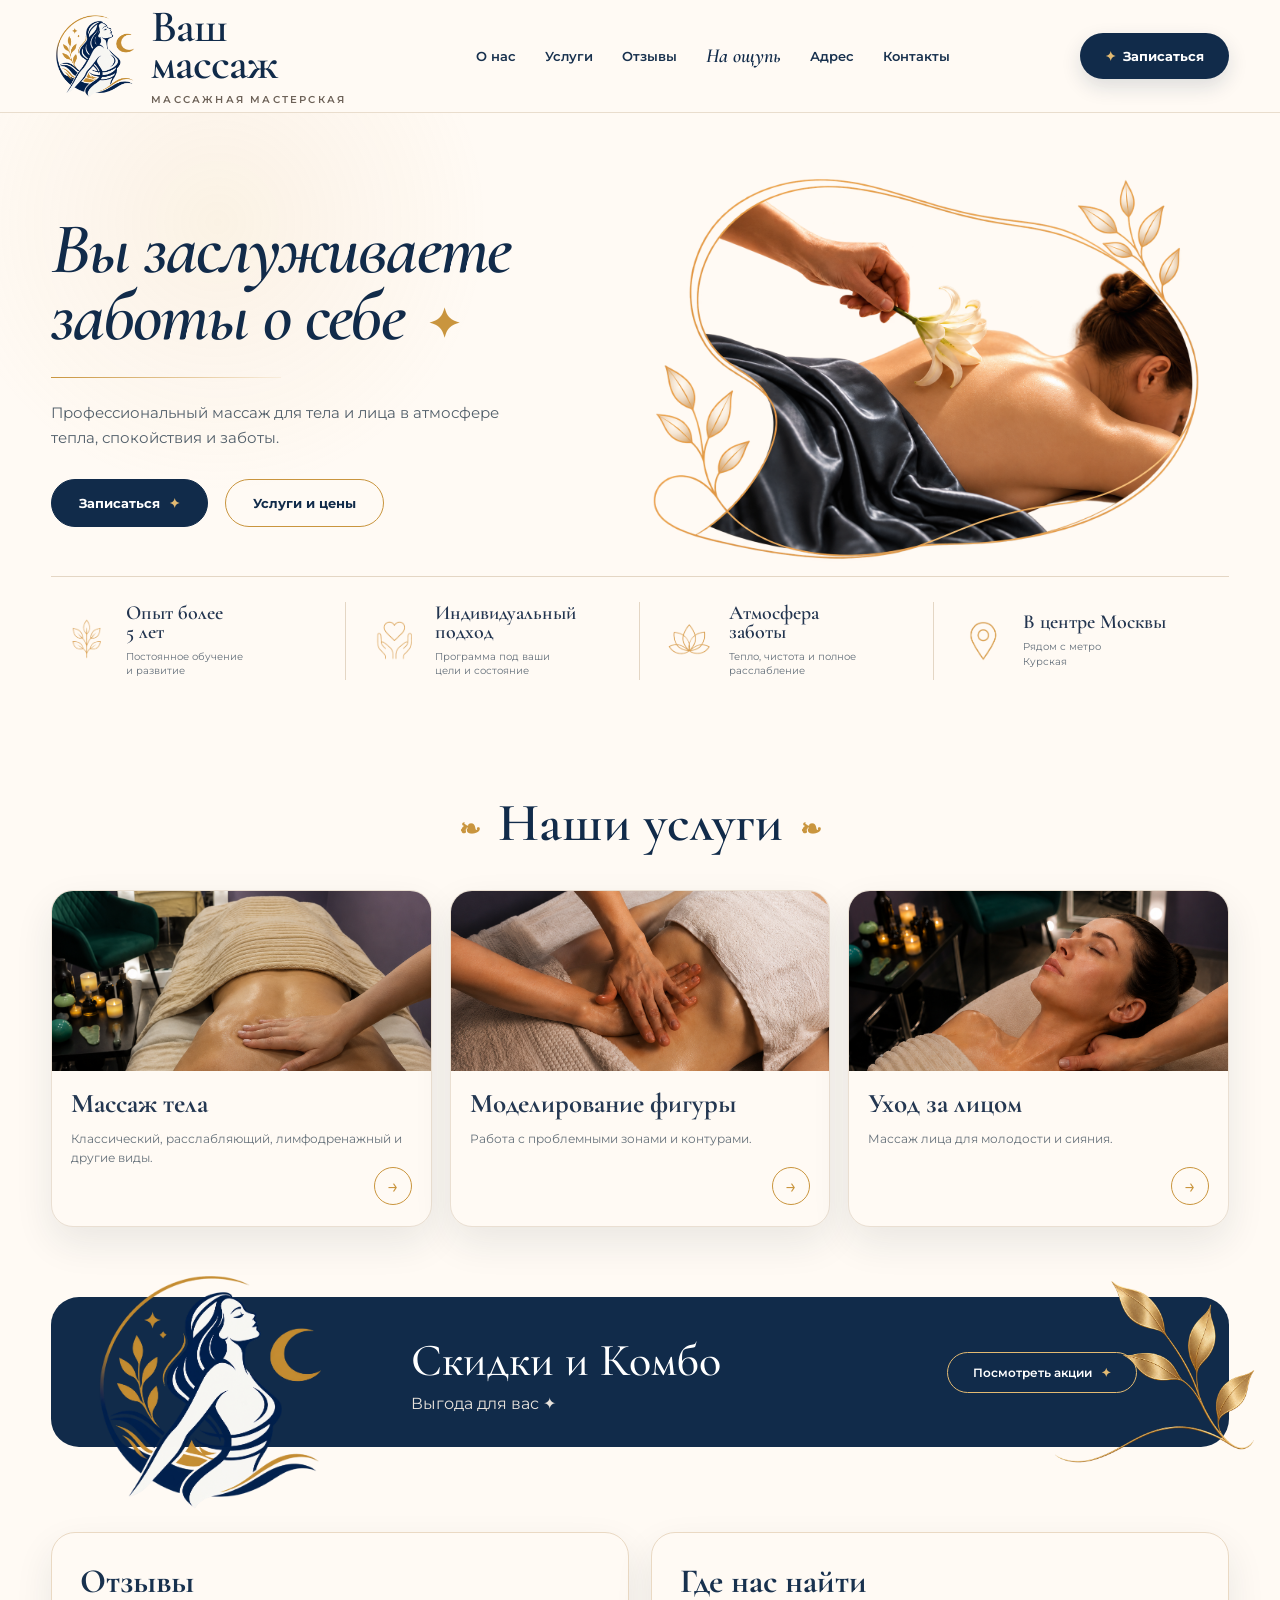
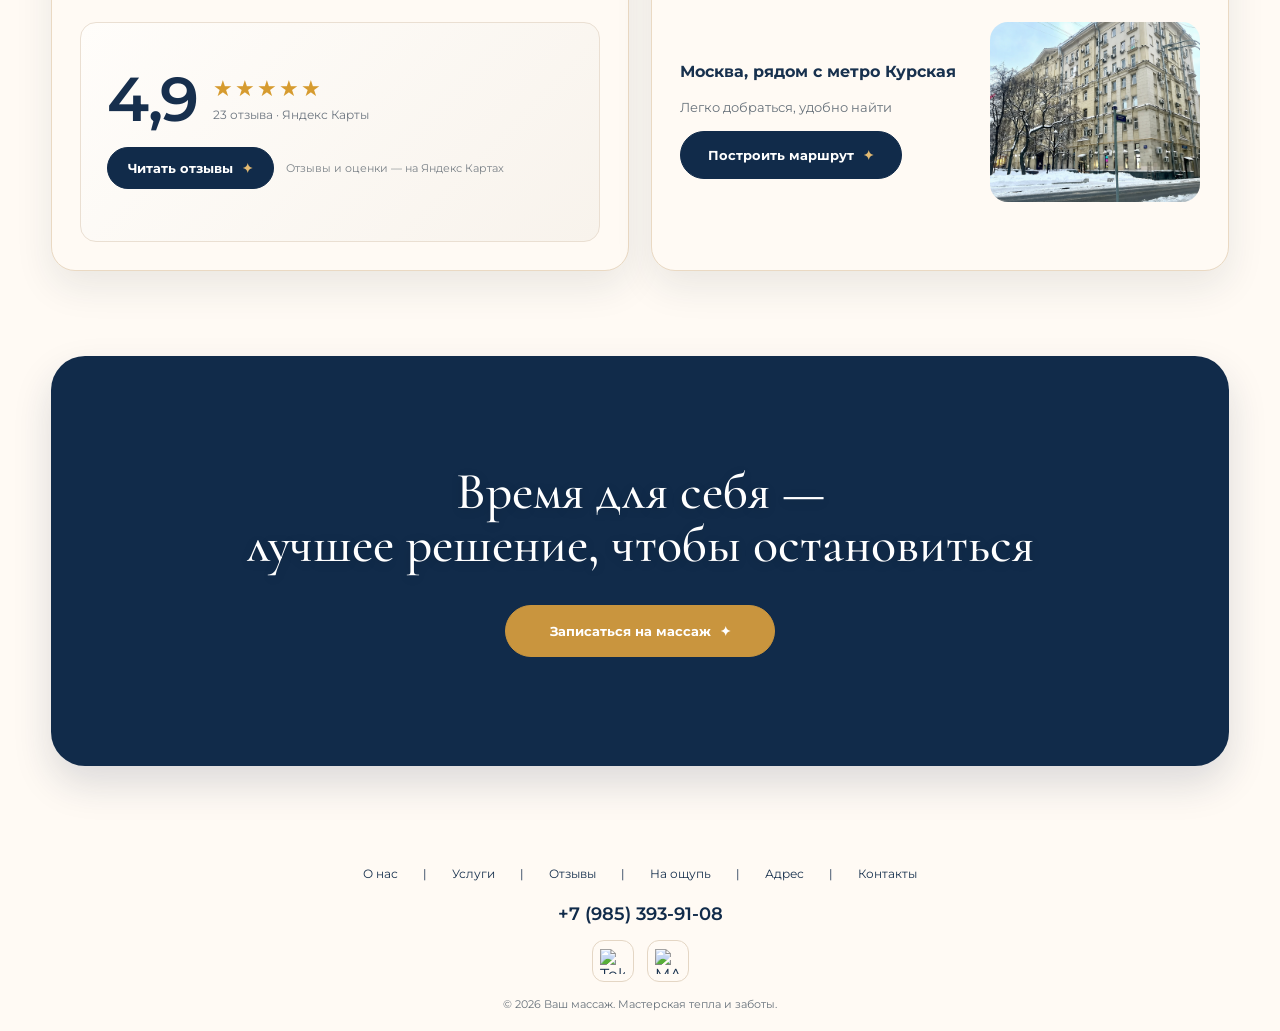
==== commit 0738c469: "Add files via upload" ====
--- a/index.html
+++ b/index.html
@@ -31,10 +31,10 @@
 /* SECTIONS */
 .section{padding:70px 0}.section-title{text-align:center;font-family:'Cormorant Garamond',Georgia,serif;font-size:54px;font-weight:600;margin:0 0 35px;color:var(--navy)}.section-title:before,.section-title:after{content:'❧';color:var(--gold);font-size:26px;margin:0 17px;vertical-align:middle}.services{display:grid;grid-template-columns:repeat(3,1fr);gap:18px}.card{background:#fffaf4;border-radius:22px;overflow:hidden;box-shadow:var(--shadow);border:1px solid #eadfd2;transition:transform .2s,box-shadow .2s}.card:hover{transform:translateY(-3px);box-shadow:0 20px 42px rgba(27,40,55,.12)}.service-link{display:flex;flex-direction:column;cursor:pointer}.card img{width:100%;height:180px;object-fit:cover}.services .service-link:nth-child(2) img{object-position:center 68%}.card-body{padding:20px 19px 21px;display:flex;flex-direction:column;flex:1}.card h3{font-family:'Cormorant Garamond',Georgia,serif;font-size:27px;line-height:.98;margin:0 0 11px;color:#243751}.card p{font-size:12px;line-height:1.6;color:#66717a;margin:0}.round-arrow{width:38px;height:38px;border:1px solid var(--gold);border-radius:50%;display:flex;align-items:center;justify-content:center;margin:auto 0 0 auto;color:var(--gold);font-size:20px;flex:0 0 38px}
 .promo{background:var(--navy);color:white;border-radius:28px;min-height:150px;display:flex;align-items:center;justify-content:space-between;padding:24px 92px 24px 360px;position:relative;overflow:visible;cursor:pointer;transition:transform .2s,box-shadow .2s}.promo:hover{transform:translateY(-2px);box-shadow:0 18px 38px rgba(17,43,74,.18)}.promo-logo{position:absolute;z-index:3;left:34px;bottom:-64px;width:250px;height:250px;object-fit:contain;object-position:center bottom;filter:none;pointer-events:none}.promo-content{position:relative;z-index:2}.promo h2{font-family:'Cormorant Garamond',Georgia,serif;font-size:46px;font-weight:500;margin:0}.promo p{margin:6px 0 0;color:#e8e3dc}.promo .promo-btn{position:relative;z-index:4;display:inline-flex;align-items:center;gap:9px;border:1px solid var(--gold-light);border-radius:999px;padding:12px 25px;color:#fff;font-size:12px;font-weight:600;white-space:nowrap}.promo-branch{position:absolute;z-index:1;right:-28px;top:50%;transform:translateY(-50%);width:205px;height:auto;object-fit:contain;opacity:.98;pointer-events:none}
-.reviews-location{display:grid;grid-template-columns:1fr 1fr;gap:22px}.panel{background:#fffaf4;border:1px solid #ead9c3;border-radius:24px;padding:28px;box-shadow:var(--shadow)}.panel h2{font-family:'Cormorant Garamond',Georgia,serif;font-size:34px;margin:0 0 20px}.reviews{height:220px;overflow:hidden;border:1px solid #ddd;border-radius:14px;background:white}.reviews iframe{width:100%;height:100%;border:0}.address{display:grid;grid-template-columns:1fr 210px;gap:18px;align-items:center}.mapbox{height:180px;border-radius:18px;overflow:hidden;background:#e7ded2}.mapbox img{width:100%;height:100%;object-fit:cover}.cta{background:var(--navy);color:white;border-radius:45% 8% 45% 8%/18% 30% 18% 30%;padding:45px 8%;display:flex;justify-content:space-between;align-items:center;gap:30px;overflow:hidden}.cta h2{font-family:'Cormorant Garamond',Georgia,serif;font-size:48px;line-height:.95;font-weight:500;margin:0}.cta .btn{background:var(--gold);border-color:var(--gold);color:white}.footer{padding:30px 0 20px;background:var(--cream2);text-align:center}.footer-nav{display:flex;justify-content:center;gap:25px;font-size:12px;margin-bottom:20px;flex-wrap:wrap}.social{font-size:22px;display:flex;gap:16px;justify-content:center;margin-bottom:15px}.copy{font-size:11px;color:#68727b}
+.reviews-location{display:grid;grid-template-columns:1fr 1fr;gap:22px}.panel{background:#fffaf4;border:1px solid #ead9c3;border-radius:24px;padding:28px;box-shadow:var(--shadow)}.panel h2{font-family:'Cormorant Garamond',Georgia,serif;font-size:34px;margin:0 0 20px}.reviews{min-height:220px;border:1px solid #eadfd2;border-radius:16px;background:linear-gradient(135deg,#fffdfa,#f8f3ec);padding:22px 26px;display:flex;flex-direction:column;justify-content:center}.review-top{display:flex;align-items:flex-end;gap:16px}.review-score{font-size:62px;line-height:.8;font-weight:600;color:#172f4d;letter-spacing:-.04em}.review-meta{padding-bottom:3px}.review-stars{color:#d69b2f;font-size:22px;letter-spacing:2px;line-height:1}.review-count{font-size:12px;color:#6d7680;margin-top:7px}.review-actions{display:flex;align-items:center;gap:12px;margin-top:22px;flex-wrap:wrap}.review-actions .btn{padding:12px 20px}.review-note{font-size:11px;color:#7b8288}.address{display:grid;grid-template-columns:1fr 210px;gap:18px;align-items:center}.mapbox{height:180px;border-radius:18px;overflow:hidden;background:#e7ded2}.mapbox img{width:100%;height:100%;object-fit:cover}.cta{background:var(--navy) url('assets/branches-stars.png') center/cover no-repeat;color:white;border-radius:34px;min-height:410px;padding:62px 8%;display:flex;flex-direction:column;justify-content:center;align-items:center;text-align:center;gap:34px;overflow:hidden;position:relative;box-shadow:0 18px 38px rgba(17,43,74,.15)}.cta h2{font-family:'Cormorant Garamond',Georgia,serif;font-size:52px;line-height:1.02;font-weight:500;margin:0;max-width:900px;text-shadow:0 2px 12px rgba(0,0,0,.14)}.cta .btn{background:var(--gold);border-color:var(--gold);color:white;min-width:270px;padding:17px 28px}.footer{padding:30px 0 20px;background:var(--cream2);text-align:center}.footer-nav{display:flex;justify-content:center;gap:25px;font-size:12px;margin-bottom:20px;flex-wrap:wrap}.contact-phone{display:inline-block;margin:2px 0 15px;font-size:18px;font-weight:600;color:var(--navy)}.social{display:flex;gap:13px;justify-content:center;align-items:center;margin-bottom:15px}.social a{width:42px;height:42px;border:1px solid var(--line);border-radius:12px;display:flex;align-items:center;justify-content:center;background:#fffaf4;transition:.2s}.social a:hover{transform:translateY(-2px);border-color:var(--gold)}.social img{width:25px;height:25px;object-fit:contain}.copy{font-size:11px;color:#68727b}
 @media(max-width:1060px){.brand{min-width:240px}.brand-mark{width:74px;height:74px}.brand-name{font-size:39px}.menu{gap:18px}.nav{min-height:96px}.hero h1{font-size:63px}.hero-art{min-height:500px}.facts .fact{padding:0 14px}.fact-icon{width:43px;height:43px;flex-basis:43px}}
 @media(max-width:900px){.nav{min-height:82px}.brand{min-width:auto}.brand-mark{width:64px;height:64px}.brand-name{font-size:35px}.brand-sub{display:none}.menu{display:none}.mobile-menu{display:block;border:0;background:transparent;font-size:25px;color:var(--navy);cursor:pointer}.hero{padding-top:35px}.hero-grid{grid-template-columns:1fr;gap:12px}.hero-copy{text-align:center}.hero h1{font-size:58px}.hero-rule{margin-left:auto;margin-right:auto}.hero p{margin:auto}.actions{justify-content:center}.hero-art{min-height:450px}.facts{grid-template-columns:repeat(2,1fr)}.fact{padding:17px 12px;border-bottom:1px solid var(--line)}.fact:nth-child(2){border-right:0}.fact:nth-child(3),.fact:nth-child(4){border-bottom:0}.services{grid-template-columns:repeat(2,1fr)}.reviews-location{grid-template-columns:1fr}.cta{border-radius:30px;padding:40px 25px;flex-direction:column;text-align:center}}
-@media(max-width:560px){.wrap{width:92%}.nav{min-height:74px}.brand-mark{width:56px;height:56px}.brand-name{font-size:32px}.book{padding:12px 15px;font-size:11px}.hero{padding:30px 0 30px}.hero h1{font-size:49px;margin-bottom:21px}.hero p{font-size:14px}.actions{flex-direction:column;gap:10px}.btn{width:100%}.hero-art{min-height:auto;margin-top:2px}.facts{margin-top:8px}.fact{min-height:84px;padding:14px 6px;gap:9px}.fact:first-child{padding-left:6px}.fact-icon{width:39px;height:39px;flex-basis:39px}.fact b{font-size:17px}.fact small{font-size:8.5px}.section{padding:48px 0}.section-title{font-size:39px;margin-bottom:25px}.section-title:before,.section-title:after{margin:0 7px;font-size:18px}.services{gap:10px}.card{border-radius:16px}.card img{height:120px}.card-body{padding:13px}.card h3{font-size:23px}.card p{font-size:10px;min-height:32px}.promo{min-height:170px;flex-direction:column;text-align:center;justify-content:center;border-radius:24px;padding:28px 105px 28px 128px}.promo h2{font-size:38px}.promo .promo-btn{width:auto}.promo-logo{width:150px;height:150px;left:-2px;bottom:-48px}.promo-branch{width:115px;right:-14px}.panel{padding:20px}.address{grid-template-columns:1fr}.mapbox{height:150px}.cta h2{font-size:39px}.footer-nav{font-size:10px}.menu.show{display:flex;position:absolute;top:74px;left:0;right:0;background:#fffaf4;padding:20px;flex-direction:column;gap:18px;border-bottom:1px solid var(--line);box-shadow:var(--shadow)}.menu.show .touch-link{font-size:24px}}
+@media(max-width:560px){.wrap{width:92%}.nav{min-height:74px}.brand-mark{width:56px;height:56px}.brand-name{font-size:32px}.book{padding:12px 15px;font-size:11px}.hero{padding:30px 0 30px}.hero h1{font-size:49px;margin-bottom:21px}.hero p{font-size:14px}.actions{flex-direction:column;gap:10px}.btn{width:100%}.hero-art{min-height:auto;margin-top:2px}.facts{margin-top:8px}.fact{min-height:84px;padding:14px 6px;gap:9px}.fact:first-child{padding-left:6px}.fact-icon{width:39px;height:39px;flex-basis:39px}.fact b{font-size:17px}.fact small{font-size:8.5px}.section{padding:48px 0}.section-title{font-size:39px;margin-bottom:25px}.section-title:before,.section-title:after{margin:0 7px;font-size:18px}.services{gap:10px}.card{border-radius:16px}.card img{height:120px}.card-body{padding:13px}.card h3{font-size:23px}.card p{font-size:10px;min-height:32px}.promo{min-height:170px;flex-direction:column;text-align:center;justify-content:center;border-radius:24px;padding:28px 105px 28px 128px}.promo h2{font-size:38px}.promo .promo-btn{width:auto}.promo-logo{width:150px;height:150px;left:-2px;bottom:-48px}.promo-branch{width:115px;right:-14px}.panel{padding:20px}.address{grid-template-columns:1fr}.mapbox{height:150px}.cta{min-height:350px;padding:48px 24px}.cta h2{font-size:39px}.footer-nav{font-size:10px}.menu.show{display:flex;position:absolute;top:74px;left:0;right:0;background:#fffaf4;padding:20px;flex-direction:column;gap:18px;border-bottom:1px solid var(--line);box-shadow:var(--shadow)}.menu.show .touch-link{font-size:24px}}
 </style>
 </head>
 <body>
@@ -62,9 +62,9 @@
 <a class="card service-link" href="services-face.html" aria-label="Перейти к услугам ухода за лицом"><img src="assets/face-massage.png" alt="Уход за лицом"><div class="card-body"><h3>Уход за лицом</h3><p>Массаж лица для молодости и сияния.</p><div class="round-arrow" aria-hidden="true">→</div></div></a>
 </div></div></section>
 <section class="section" style="padding-top:0"><div class="wrap"><a class="promo" href="services-combo.html" aria-label="Перейти к скидкам и комбо"><img class="promo-logo" src="assets/logo-mark-transparent.png" alt=""><div class="promo-content"><h2>Скидки и Комбо</h2><p>Выгода для вас ✦</p></div><span class="promo-btn">Посмотреть акции <span style="color:var(--gold-light)">✦</span></span><img class="promo-branch" src="assets/promo-branch.png" alt=""></a></div></section>
-<section class="section" id="reviews" style="padding-top:15px"><div class="wrap"><div class="reviews-location"><div class="panel"><h2>Отзывы</h2><div class="reviews"><iframe src="https://yandex.ru/maps-reviews-widget/243334452284?comments" loading="lazy" title="Отзывы на Яндекс Картах"></iframe></div></div><div class="panel" id="address"><h2>Где нас найти</h2><div class="address"><div><p><b>Москва, рядом с метро Курская</b></p><p style="font-size:13px;line-height:1.6;color:#68727b">Легко добраться, удобно найти</p><a class="btn primary" href="https://yandex.ru/maps/org/vash_massazh/243334452284/" target="_blank" rel="noopener">Построить маршрут <span class="gold-star">✦</span></a></div><div class="mapbox"><img src="assets/building.png" alt="Ваш массаж — рядом с метро Курская"></div></div></div></div></div></section>
-<section class="section" style="padding-top:15px"><div class="wrap"><div class="cta"><h2>Время для себя —<br>лучшее решение</h2><a class="btn" href="https://dikidi.ru/2021892?p=1.pi-po" target="_blank" rel="noopener">Записаться на массаж <span>✦</span></a></div></div></section>
+<section class="section" id="reviews" style="padding-top:15px"><div class="wrap"><div class="reviews-location"><div class="panel"><h2>Отзывы</h2><div class="reviews"><div class="review-top"><div class="review-score">4,9</div><div class="review-meta"><div class="review-stars">★★★★★</div><div class="review-count">23 отзыва · Яндекс Карты</div></div></div><div class="review-actions"><a class="btn primary" href="https://yandex.ru/maps/org/vash_massazh/243334452284/" target="_blank" rel="noopener">Читать отзывы <span class="gold-star">✦</span></a><span class="review-note">Отзывы и оценки — на Яндекс Картах</span></div></div></div><div class="panel" id="address"><h2>Где нас найти</h2><div class="address"><div><p><b>Москва, рядом с метро Курская</b></p><p style="font-size:13px;line-height:1.6;color:#68727b">Легко добраться, удобно найти</p><a class="btn primary" href="https://yandex.ru/maps/org/vash_massazh/243334452284/" target="_blank" rel="noopener">Построить маршрут <span class="gold-star">✦</span></a></div><div class="mapbox"><img src="assets/building.png" alt="Ваш массаж — рядом с метро Курская"></div></div></div></div></div></section>
+<section class="section" style="padding-top:15px"><div class="wrap"><div class="cta"><h2>Время для себя —<br>лучшее решение, чтобы остановиться</h2><a class="btn" href="https://dikidi.ru/2021892?p=1.pi-po" target="_blank" rel="noopener">Записаться на массаж <span>✦</span></a></div></div></section>
 </main>
-<footer class="footer" id="contacts"><div class="wrap"><div class="footer-nav"><a href="#about">О нас</a><span>|</span><a href="#services">Услуги</a><span>|</span><a href="#reviews">Отзывы</a><span>|</span><a href="na-oshchup.html">На ощупь</a><span>|</span><a href="#address">Адрес</a><span>|</span><a href="#contacts">Контакты</a></div><div class="social"><a href="https://t.me/" aria-label="Telegram">✈</a><a href="https://wa.me/79853939108" aria-label="WhatsApp">◉</a><a href="#" aria-label="Instagram">◎</a></div><div class="copy">© 2026 Ваш массаж. Мастерская тепла и заботы.</div></div></footer>
+<footer class="footer" id="contacts"><div class="wrap"><div class="footer-nav"><a href="#about">О нас</a><span>|</span><a href="#services">Услуги</a><span>|</span><a href="#reviews">Отзывы</a><span>|</span><a href="na-oshchup.html">На ощупь</a><span>|</span><a href="#address">Адрес</a><span>|</span><a href="#contacts">Контакты</a></div><a class="contact-phone" href="tel:+79853939108">+7 (985) 393-91-08</a><div class="social"><a href="https://t.me/vash_massage1" target="_blank" rel="noopener" aria-label="Telegram"><img src="assets/telegram.png" alt="Telegram"></a><a href="#" aria-label="MAX"><img src="assets/max.webp" alt="MAX"></a></div><div class="copy">© 2026 Ваш массаж. Мастерская тепла и заботы.</div></div></footer>
 <script>document.querySelector('.mobile-menu').addEventListener('click',()=>document.querySelector('.menu').classList.toggle('show'));</script>
 </body></html>
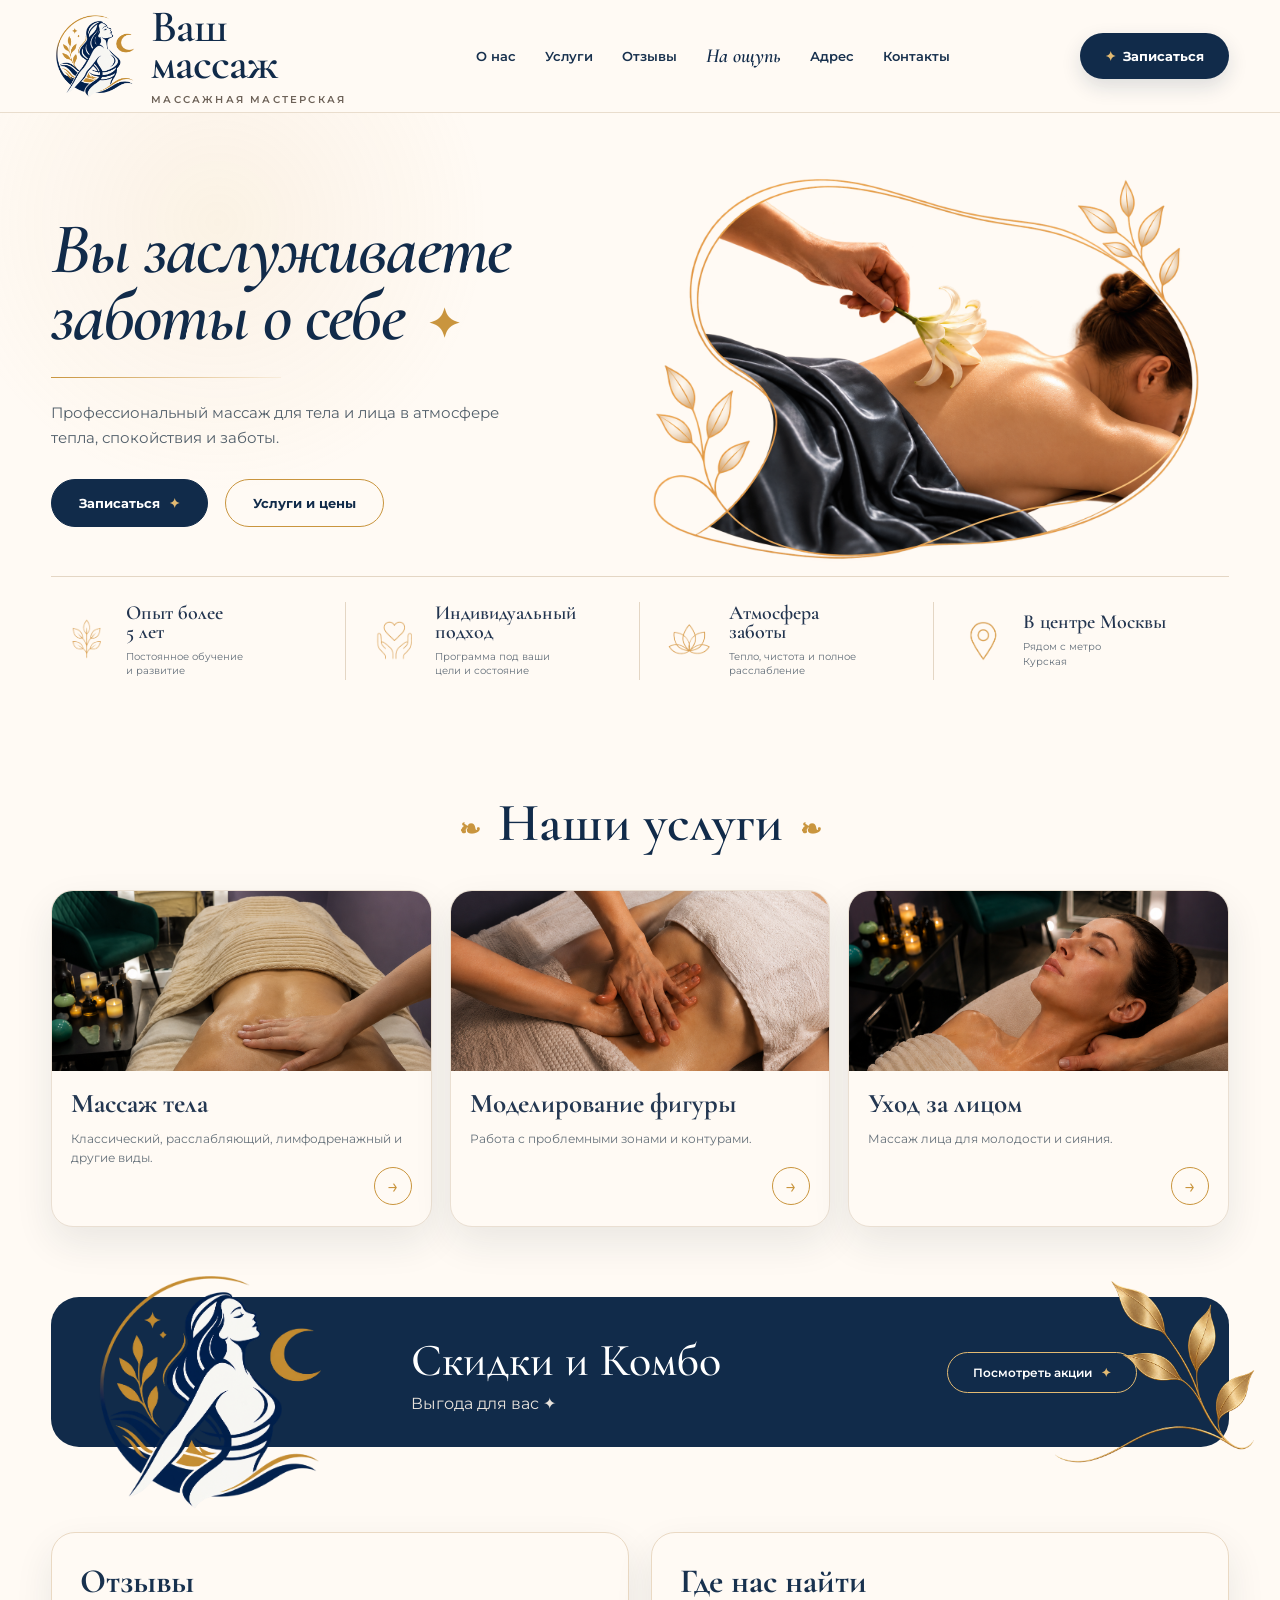
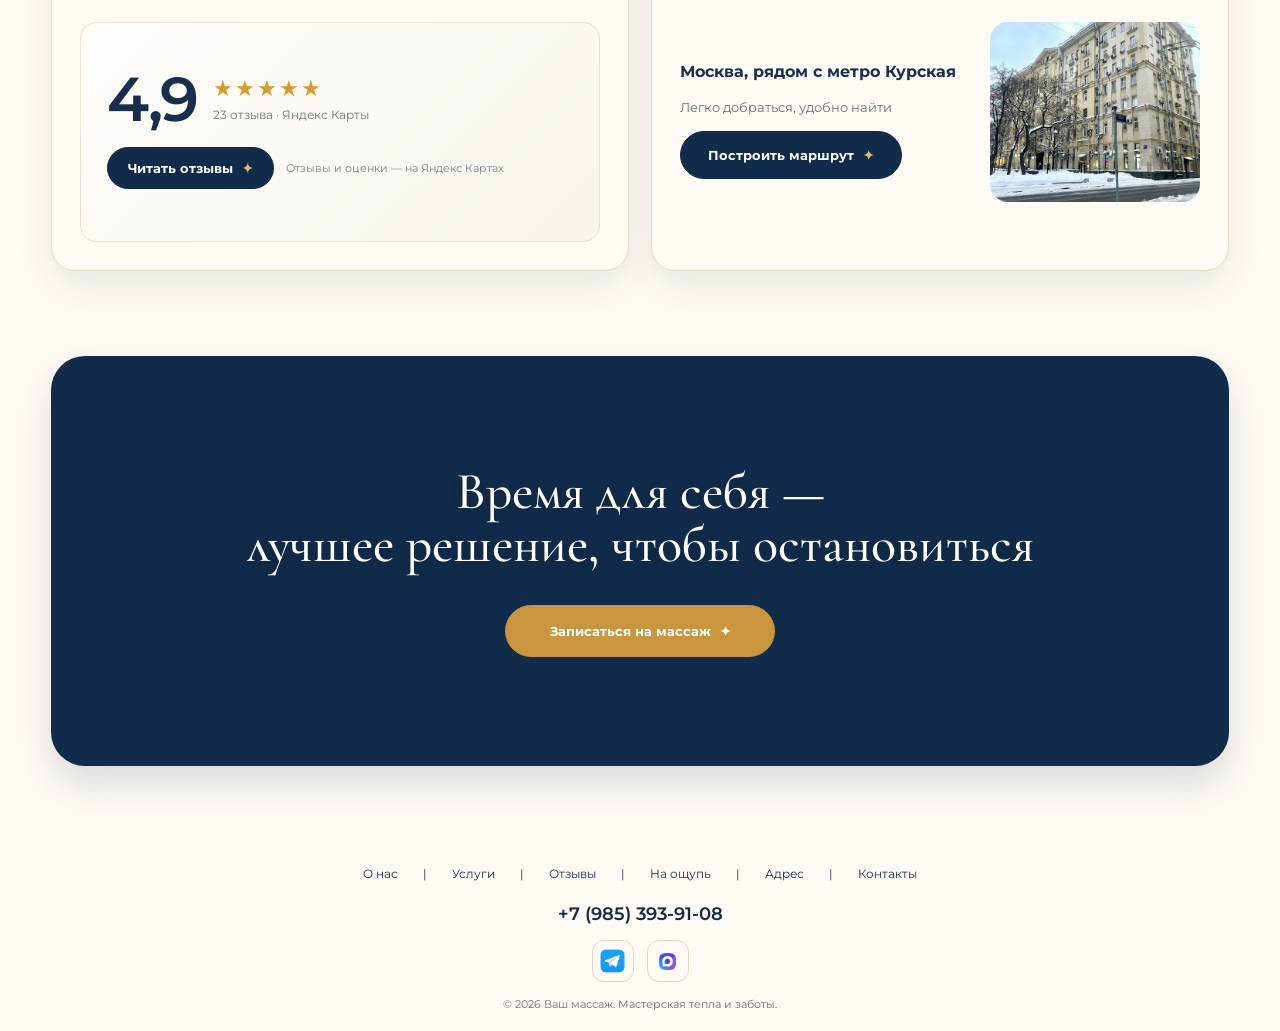
==== commit 58ea32e5: "Add files via upload" ====
--- a/index.html
+++ b/index.html
@@ -2,69 +2,261 @@
 <html lang="ru">
 <head>
 <meta charset="utf-8">
-<meta name="viewport" content="width=device-width,initial-scale=1">
+<meta name="viewport" content="width=device-width, initial-scale=1">
 <title>Ваш массаж — мастерская тепла и заботы</title>
 <meta name="description" content="Ваш массаж — массажная мастерская в центре Москвы рядом с метро Курская. Массаж для тела и лица в атмосфере тепла, спокойствия и заботы.">
 <style>
 @import url('https://fonts.googleapis.com/css2?family=Cormorant+Garamond:ital,wght@0,500;0,600;0,700;1,500;1,600;1,700&family=Montserrat:wght@400;500;600;700&display=swap');
-:root{--cream:#f8f3ec;--cream2:#fffaf4;--navy:#112b4a;--gold:#c9953e;--gold-light:#e3ba72;--ink:#18314e;--muted:#65707b;--line:#e4d6c4;--shadow:0 16px 38px rgba(27,40,55,.09)}
-*{box-sizing:border-box}html{scroll-behavior:smooth}body{margin:0;background:var(--cream2);color:var(--ink);font-family:Montserrat,Arial,sans-serif}a{text-decoration:none;color:inherit}img{max-width:100%;display:block}.wrap{width:min(1200px,92%);margin:auto}
+
+:root{
+  --cream:#f8f3ec; --cream2:#fffaf4; --navy:#112b4a;
+  --gold:#c9953e; --gold-light:#e3ba72; --ink:#18314e;
+  --muted:#65707b; --line:#e4d6c4;
+  --shadow:0 16px 38px rgba(27,40,55,.09);
+}
+*{box-sizing:border-box}
+html{scroll-behavior:smooth}
+body{margin:0;background:var(--cream2);color:var(--ink);font-family:Montserrat,Arial,sans-serif}
+a{text-decoration:none;color:inherit}
+img{max-width:100%;display:block}
+.wrap{width:min(1200px,92%);margin:auto}
+
 /* HEADER */
-.header{background:rgba(255,250,244,.94);position:sticky;top:0;z-index:30;border-bottom:1px solid rgba(228,214,196,.8);backdrop-filter:blur(14px)}.nav{min-height:112px;display:flex;align-items:center;justify-content:space-between;gap:24px}.brand{display:flex;align-items:center;gap:12px;min-width:285px}.brand-mark{width:88px;height:88px;object-fit:contain}.brand-copy{display:flex;flex-direction:column;line-height:.84}.brand-name{font-family:'Cormorant Garamond',Georgia,serif;font-size:45px;font-weight:600;letter-spacing:-.025em;color:var(--navy)}.brand-sub{margin-top:13px;font-size:10px;letter-spacing:.22em;color:#6d6258;text-transform:uppercase;font-weight:600}.menu{display:flex;align-items:center;gap:29px;font-size:13px;font-weight:600;white-space:nowrap}.menu a{transition:.2s}.menu a:hover{color:var(--gold)}.menu a.touch-link{font-family:'Cormorant Garamond',Georgia,serif;font-size:20px;font-style:italic;font-weight:600;color:var(--navy)}.book{background:var(--navy);color:#fff;padding:15px 25px;border-radius:999px;font-size:13px;font-weight:700;white-space:nowrap;box-shadow:0 8px 20px rgba(17,43,74,.14)}.book span{color:var(--gold-light);margin-right:7px}.mobile-menu{display:none}
+.header{background:rgba(255,250,244,.94);position:sticky;top:0;z-index:30;border-bottom:1px solid rgba(228,214,196,.8);backdrop-filter:blur(14px)}
+.nav{min-height:112px;display:flex;align-items:center;justify-content:space-between;gap:24px}
+.brand{display:flex;align-items:center;gap:12px;min-width:285px}
+.brand-mark{width:88px;height:88px;object-fit:contain}
+.brand-copy{display:flex;flex-direction:column;line-height:.84}
+.brand-name{font-family:'Cormorant Garamond',Georgia,serif;font-size:45px;font-weight:600;letter-spacing:-.025em;color:var(--navy)}
+.brand-sub{margin-top:13px;font-size:10px;letter-spacing:.22em;color:#6d6258;text-transform:uppercase;font-weight:600}
+.menu{display:flex;align-items:center;gap:29px;font-size:13px;font-weight:600;white-space:nowrap}
+.menu a{transition:.2s}.menu a:hover{color:var(--gold)}
+.menu a.touch-link{font-family:'Cormorant Garamond',Georgia,serif;font-size:20px;font-style:italic;font-weight:600;color:var(--navy)}
+.book{background:var(--navy);color:#fff;padding:15px 25px;border-radius:999px;font-size:13px;font-weight:700;white-space:nowrap;box-shadow:0 8px 20px rgba(17,43,74,.14)}
+.book span{color:var(--gold-light);margin-right:7px}
+.mobile-menu{display:none}
+
 /* HERO */
-.hero{position:relative;overflow:hidden;padding:62px 0 34px;background:radial-gradient(circle at 17% 18%,rgba(224,187,127,.13),transparent 23%),var(--cream2)}.hero-grid{display:grid;grid-template-columns:.9fr 1.1fr;gap:46px;align-items:center}.hero-copy{padding:20px 0}.hero h1{font-family:'Cormorant Garamond',Georgia,serif;font-style:italic;font-weight:600;font-size:72px;line-height:.92;letter-spacing:-.025em;margin:0 0 28px;color:var(--navy)}.hero h1 .spark{font-style:normal;color:var(--gold);font-size:.55em;vertical-align:middle;margin-left:8px}.hero-rule{width:230px;height:1px;background:linear-gradient(90deg,var(--gold),rgba(201,149,62,.1));margin:0 0 22px}.hero p{max-width:490px;margin:0;color:#53606b;font-size:15px;line-height:1.7}.actions{display:flex;gap:17px;margin-top:28px}.btn{display:inline-flex;align-items:center;justify-content:center;gap:9px;border:1px solid var(--gold);border-radius:999px;padding:15px 27px;font-weight:700;font-size:13px;transition:.2s}.btn.primary{background:var(--navy);border-color:var(--navy);color:#fff}.btn.primary .gold-star{color:var(--gold-light)}.btn.secondary{background:transparent;color:var(--navy)}.btn:hover{transform:translateY(-2px)}
-.hero-art{
-  position:relative;
-  display:flex;
-  align-items:center;
-  justify-content:center;
-}
-
-.hero-photo{
-  width:min(100%,590px);
-  height:auto;
-  object-fit:contain;
-  display:block;
-}
+.hero{position:relative;overflow:hidden;padding:62px 0 34px;background:radial-gradient(circle at 17% 18%,rgba(224,187,127,.13),transparent 23%),var(--cream2)}
+.hero-grid{display:grid;grid-template-columns:.9fr 1.1fr;gap:46px;align-items:center}
+.hero-copy{padding:20px 0}
+.hero h1{font-family:'Cormorant Garamond',Georgia,serif;font-style:italic;font-weight:600;font-size:72px;line-height:.92;letter-spacing:-.025em;margin:0 0 28px;color:var(--navy)}
+.hero h1 .spark{font-style:normal;color:var(--gold);font-size:.55em;vertical-align:middle;margin-left:8px}
+.hero-rule{width:230px;height:1px;background:linear-gradient(90deg,var(--gold),rgba(201,149,62,.1));margin:0 0 22px}
+.hero p{max-width:490px;margin:0;color:#53606b;font-size:15px;line-height:1.7}
+.actions{display:flex;gap:17px;margin-top:28px}
+.btn{display:inline-flex;align-items:center;justify-content:center;gap:9px;border:1px solid var(--gold);border-radius:999px;padding:15px 27px;font-weight:700;font-size:13px;transition:.2s}
+.btn.primary{background:var(--navy);border-color:var(--navy);color:#fff}
+.btn.primary .gold-star{color:var(--gold-light)}
+.btn.secondary{background:transparent;color:var(--navy)}
+.btn:hover{transform:translateY(-2px)}
+.hero-art{position:relative;display:flex;align-items:center;justify-content:center}
+.hero-photo{width:min(100%,590px);height:auto;object-fit:contain;display:block}
+
 /* BENEFITS */
-.facts{display:grid;grid-template-columns:repeat(4,1fr);gap:0;border-top:1px solid var(--line);padding:25px 0 6px;margin-top:8px}.fact{padding:0 24px;border-right:1px solid var(--line);display:flex;gap:15px;align-items:center;min-height:78px}.fact:first-child{padding-left:10px}.fact:last-child{border:0}.fact-icon{width:50px;height:50px;object-fit:contain;flex:0 0 50px}.fact b{display:block;font-family:'Cormorant Garamond',Georgia,serif;font-size:20px;line-height:.95;font-weight:600;color:#233550}.fact small{display:block;margin-top:8px;font-size:10px;line-height:1.45;color:var(--muted)}
+.facts{display:grid;grid-template-columns:repeat(4,1fr);gap:0;border-top:1px solid var(--line);padding:25px 0 6px;margin-top:8px}
+.fact{padding:0 24px;border-right:1px solid var(--line);display:flex;gap:15px;align-items:center;min-height:78px}
+.fact:first-child{padding-left:10px}.fact:last-child{border:0}
+.fact-icon{width:50px;height:50px;object-fit:contain;flex:0 0 50px}
+.fact b{display:block;font-family:'Cormorant Garamond',Georgia,serif;font-size:20px;line-height:.95;font-weight:600;color:#233550}
+.fact small{display:block;margin-top:8px;font-size:10px;line-height:1.45;color:var(--muted)}
+
 /* SECTIONS */
-.section{padding:70px 0}.section-title{text-align:center;font-family:'Cormorant Garamond',Georgia,serif;font-size:54px;font-weight:600;margin:0 0 35px;color:var(--navy)}.section-title:before,.section-title:after{content:'❧';color:var(--gold);font-size:26px;margin:0 17px;vertical-align:middle}.services{display:grid;grid-template-columns:repeat(3,1fr);gap:18px}.card{background:#fffaf4;border-radius:22px;overflow:hidden;box-shadow:var(--shadow);border:1px solid #eadfd2;transition:transform .2s,box-shadow .2s}.card:hover{transform:translateY(-3px);box-shadow:0 20px 42px rgba(27,40,55,.12)}.service-link{display:flex;flex-direction:column;cursor:pointer}.card img{width:100%;height:180px;object-fit:cover}.services .service-link:nth-child(2) img{object-position:center 68%}.card-body{padding:20px 19px 21px;display:flex;flex-direction:column;flex:1}.card h3{font-family:'Cormorant Garamond',Georgia,serif;font-size:27px;line-height:.98;margin:0 0 11px;color:#243751}.card p{font-size:12px;line-height:1.6;color:#66717a;margin:0}.round-arrow{width:38px;height:38px;border:1px solid var(--gold);border-radius:50%;display:flex;align-items:center;justify-content:center;margin:auto 0 0 auto;color:var(--gold);font-size:20px;flex:0 0 38px}
-.promo{background:var(--navy);color:white;border-radius:28px;min-height:150px;display:flex;align-items:center;justify-content:space-between;padding:24px 92px 24px 360px;position:relative;overflow:visible;cursor:pointer;transition:transform .2s,box-shadow .2s}.promo:hover{transform:translateY(-2px);box-shadow:0 18px 38px rgba(17,43,74,.18)}.promo-logo{position:absolute;z-index:3;left:34px;bottom:-64px;width:250px;height:250px;object-fit:contain;object-position:center bottom;filter:none;pointer-events:none}.promo-content{position:relative;z-index:2}.promo h2{font-family:'Cormorant Garamond',Georgia,serif;font-size:46px;font-weight:500;margin:0}.promo p{margin:6px 0 0;color:#e8e3dc}.promo .promo-btn{position:relative;z-index:4;display:inline-flex;align-items:center;gap:9px;border:1px solid var(--gold-light);border-radius:999px;padding:12px 25px;color:#fff;font-size:12px;font-weight:600;white-space:nowrap}.promo-branch{position:absolute;z-index:1;right:-28px;top:50%;transform:translateY(-50%);width:205px;height:auto;object-fit:contain;opacity:.98;pointer-events:none}
-.reviews-location{display:grid;grid-template-columns:1fr 1fr;gap:22px}.panel{background:#fffaf4;border:1px solid #ead9c3;border-radius:24px;padding:28px;box-shadow:var(--shadow)}.panel h2{font-family:'Cormorant Garamond',Georgia,serif;font-size:34px;margin:0 0 20px}.reviews{min-height:220px;border:1px solid #eadfd2;border-radius:16px;background:linear-gradient(135deg,#fffdfa,#f8f3ec);padding:22px 26px;display:flex;flex-direction:column;justify-content:center}.review-top{display:flex;align-items:flex-end;gap:16px}.review-score{font-size:62px;line-height:.8;font-weight:600;color:#172f4d;letter-spacing:-.04em}.review-meta{padding-bottom:3px}.review-stars{color:#d69b2f;font-size:22px;letter-spacing:2px;line-height:1}.review-count{font-size:12px;color:#6d7680;margin-top:7px}.review-actions{display:flex;align-items:center;gap:12px;margin-top:22px;flex-wrap:wrap}.review-actions .btn{padding:12px 20px}.review-note{font-size:11px;color:#7b8288}.address{display:grid;grid-template-columns:1fr 210px;gap:18px;align-items:center}.mapbox{height:180px;border-radius:18px;overflow:hidden;background:#e7ded2}.mapbox img{width:100%;height:100%;object-fit:cover}.cta{background:var(--navy) url('assets/branches-stars.png') center/cover no-repeat;color:white;border-radius:34px;min-height:410px;padding:62px 8%;display:flex;flex-direction:column;justify-content:center;align-items:center;text-align:center;gap:34px;overflow:hidden;position:relative;box-shadow:0 18px 38px rgba(17,43,74,.15)}.cta h2{font-family:'Cormorant Garamond',Georgia,serif;font-size:52px;line-height:1.02;font-weight:500;margin:0;max-width:900px;text-shadow:0 2px 12px rgba(0,0,0,.14)}.cta .btn{background:var(--gold);border-color:var(--gold);color:white;min-width:270px;padding:17px 28px}.footer{padding:30px 0 20px;background:var(--cream2);text-align:center}.footer-nav{display:flex;justify-content:center;gap:25px;font-size:12px;margin-bottom:20px;flex-wrap:wrap}.contact-phone{display:inline-block;margin:2px 0 15px;font-size:18px;font-weight:600;color:var(--navy)}.social{display:flex;gap:13px;justify-content:center;align-items:center;margin-bottom:15px}.social a{width:42px;height:42px;border:1px solid var(--line);border-radius:12px;display:flex;align-items:center;justify-content:center;background:#fffaf4;transition:.2s}.social a:hover{transform:translateY(-2px);border-color:var(--gold)}.social img{width:25px;height:25px;object-fit:contain}.copy{font-size:11px;color:#68727b}
-@media(max-width:1060px){.brand{min-width:240px}.brand-mark{width:74px;height:74px}.brand-name{font-size:39px}.menu{gap:18px}.nav{min-height:96px}.hero h1{font-size:63px}.hero-art{min-height:500px}.facts .fact{padding:0 14px}.fact-icon{width:43px;height:43px;flex-basis:43px}}
-@media(max-width:900px){.nav{min-height:82px}.brand{min-width:auto}.brand-mark{width:64px;height:64px}.brand-name{font-size:35px}.brand-sub{display:none}.menu{display:none}.mobile-menu{display:block;border:0;background:transparent;font-size:25px;color:var(--navy);cursor:pointer}.hero{padding-top:35px}.hero-grid{grid-template-columns:1fr;gap:12px}.hero-copy{text-align:center}.hero h1{font-size:58px}.hero-rule{margin-left:auto;margin-right:auto}.hero p{margin:auto}.actions{justify-content:center}.hero-art{min-height:450px}.facts{grid-template-columns:repeat(2,1fr)}.fact{padding:17px 12px;border-bottom:1px solid var(--line)}.fact:nth-child(2){border-right:0}.fact:nth-child(3),.fact:nth-child(4){border-bottom:0}.services{grid-template-columns:repeat(2,1fr)}.reviews-location{grid-template-columns:1fr}.cta{border-radius:30px;padding:40px 25px;flex-direction:column;text-align:center}}
-@media(max-width:560px){.wrap{width:92%}.nav{min-height:74px}.brand-mark{width:56px;height:56px}.brand-name{font-size:32px}.book{padding:12px 15px;font-size:11px}.hero{padding:30px 0 30px}.hero h1{font-size:49px;margin-bottom:21px}.hero p{font-size:14px}.actions{flex-direction:column;gap:10px}.btn{width:100%}.hero-art{min-height:auto;margin-top:2px}.facts{margin-top:8px}.fact{min-height:84px;padding:14px 6px;gap:9px}.fact:first-child{padding-left:6px}.fact-icon{width:39px;height:39px;flex-basis:39px}.fact b{font-size:17px}.fact small{font-size:8.5px}.section{padding:48px 0}.section-title{font-size:39px;margin-bottom:25px}.section-title:before,.section-title:after{margin:0 7px;font-size:18px}.services{gap:10px}.card{border-radius:16px}.card img{height:120px}.card-body{padding:13px}.card h3{font-size:23px}.card p{font-size:10px;min-height:32px}.promo{min-height:170px;flex-direction:column;text-align:center;justify-content:center;border-radius:24px;padding:28px 105px 28px 128px}.promo h2{font-size:38px}.promo .promo-btn{width:auto}.promo-logo{width:150px;height:150px;left:-2px;bottom:-48px}.promo-branch{width:115px;right:-14px}.panel{padding:20px}.address{grid-template-columns:1fr}.mapbox{height:150px}.cta{min-height:350px;padding:48px 24px}.cta h2{font-size:39px}.footer-nav{font-size:10px}.menu.show{display:flex;position:absolute;top:74px;left:0;right:0;background:#fffaf4;padding:20px;flex-direction:column;gap:18px;border-bottom:1px solid var(--line);box-shadow:var(--shadow)}.menu.show .touch-link{font-size:24px}}
+.section{padding:70px 0}
+.section-title{text-align:center;font-family:'Cormorant Garamond',Georgia,serif;font-size:54px;font-weight:600;margin:0 0 35px;color:var(--navy)}
+.section-title:before,.section-title:after{content:'❧';color:var(--gold);font-size:26px;margin:0 17px;vertical-align:middle}
+.services{display:grid;grid-template-columns:repeat(3,1fr);gap:18px}
+.card{background:#fffaf4;border-radius:22px;overflow:hidden;box-shadow:var(--shadow);border:1px solid #eadfd2;transition:transform .2s,box-shadow .2s}
+.card:hover{transform:translateY(-3px);box-shadow:0 20px 42px rgba(27,40,55,.12)}
+.service-link{display:flex;flex-direction:column;cursor:pointer}
+.card img{width:100%;height:180px;object-fit:cover}
+.services .service-link:nth-child(2) img{object-position:center 68%}
+.card-body{padding:20px 19px 21px;display:flex;flex-direction:column;flex:1}
+.card h3{font-family:'Cormorant Garamond',Georgia,serif;font-size:27px;line-height:.98;margin:0 0 11px;color:#243751}
+.card p{font-size:12px;line-height:1.6;color:#66717a;margin:0}
+.round-arrow{width:38px;height:38px;border:1px solid var(--gold);border-radius:50%;display:flex;align-items:center;justify-content:center;margin:auto 0 0 auto;color:var(--gold);font-size:20px;flex:0 0 38px}
+
+/* PROMO */
+.promo{background:var(--navy);color:white;border-radius:28px;min-height:150px;display:flex;align-items:center;justify-content:space-between;padding:24px 92px 24px 360px;position:relative;overflow:visible;cursor:pointer;transition:transform .2s,box-shadow .2s}
+.promo:hover{transform:translateY(-2px);box-shadow:0 18px 38px rgba(17,43,74,.18)}
+.promo-logo{position:absolute;z-index:3;left:34px;bottom:-64px;width:250px;height:250px;object-fit:contain;object-position:center bottom;pointer-events:none}
+.promo-content{position:relative;z-index:2}
+.promo h2{font-family:'Cormorant Garamond',Georgia,serif;font-size:46px;font-weight:500;margin:0}
+.promo p{margin:6px 0 0;color:#e8e3dc}
+.promo .promo-btn{position:relative;z-index:4;display:inline-flex;align-items:center;gap:9px;border:1px solid var(--gold-light);border-radius:999px;padding:12px 25px;color:#fff;font-size:12px;font-weight:600;white-space:nowrap}
+.promo-branch{position:absolute;z-index:1;right:-28px;top:50%;transform:translateY(-50%);width:205px;height:auto;object-fit:contain;opacity:.98;pointer-events:none}
+
+/* REVIEWS + LOCATION */
+.reviews-location{display:grid;grid-template-columns:1fr 1fr;gap:22px}
+.panel{background:#fffaf4;border:1px solid #ead9c3;border-radius:24px;padding:28px;box-shadow:var(--shadow)}
+.panel h2{font-family:'Cormorant Garamond',Georgia,serif;font-size:34px;margin:0 0 20px}
+.reviews{min-height:220px;border:1px solid #eadfd2;border-radius:16px;background:linear-gradient(135deg,#fffdfa,#f8f3ec);padding:22px 26px;display:flex;flex-direction:column;justify-content:center}
+.review-top{display:flex;align-items:flex-end;gap:16px}
+.review-score{font-size:62px;line-height:.8;font-weight:600;color:#172f4d;letter-spacing:-.04em}
+.review-meta{padding-bottom:3px}.review-stars{color:#d69b2f;font-size:22px;letter-spacing:2px;line-height:1}
+.review-count{font-size:12px;color:#6d7680;margin-top:7px}
+.review-actions{display:flex;align-items:center;gap:12px;margin-top:22px;flex-wrap:wrap}
+.review-actions .btn{padding:12px 20px}.review-note{font-size:11px;color:#7b8288}
+.address{display:grid;grid-template-columns:1fr 210px;gap:18px;align-items:center}
+.mapbox{height:180px;border-radius:18px;overflow:hidden;background:#e7ded2}
+.mapbox img{width:100%;height:100%;object-fit:cover}
+
+/* FINAL CTA */
+.cta{background:var(--navy) url('assets/branches-stars.png') center/cover no-repeat;color:white;border-radius:34px;min-height:410px;padding:62px 8%;display:flex;flex-direction:column;justify-content:center;align-items:center;text-align:center;gap:34px;overflow:hidden;position:relative;box-shadow:0 18px 38px rgba(17,43,74,.15)}
+.cta h2{font-family:'Cormorant Garamond',Georgia,serif;font-size:52px;line-height:1.02;font-weight:500;margin:0;max-width:900px;text-shadow:0 2px 12px rgba(0,0,0,.14)}
+.cta .btn{background:var(--gold);border-color:var(--gold);color:white;min-width:270px;padding:17px 28px}
+
+/* FOOTER */
+.footer{padding:30px 0 20px;background:var(--cream2);text-align:center}
+.footer-nav{display:flex;justify-content:center;gap:25px;font-size:12px;margin-bottom:20px;flex-wrap:wrap}
+.contact-phone{display:inline-block;margin:2px 0 15px;font-size:18px;font-weight:600;color:var(--navy)}
+.social{display:flex;gap:13px;justify-content:center;align-items:center;margin-bottom:15px}
+.social a{width:42px;height:42px;border:1px solid var(--line);border-radius:12px;display:flex;align-items:center;justify-content:center;background:#fffaf4;transition:.2s}
+.social a:hover{transform:translateY(-2px);border-color:var(--gold)}
+.social img{width:25px;height:25px;object-fit:contain}
+.copy{font-size:11px;color:#68727b}
+
+/* TABLET */
+@media(max-width:1060px){
+  .brand{min-width:240px}.brand-mark{width:74px;height:74px}.brand-name{font-size:39px}
+  .menu{gap:18px}.nav{min-height:96px}.hero h1{font-size:63px}
+  .facts .fact{padding:0 14px}.fact-icon{width:43px;height:43px;flex-basis:43px}
+}
+@media(max-width:900px){
+  .nav{min-height:82px}.brand{min-width:auto}.brand-mark{width:64px;height:64px}.brand-name{font-size:35px}.brand-sub{display:none}
+  .menu{display:none}.mobile-menu{display:block;border:0;background:transparent;font-size:25px;color:var(--navy);cursor:pointer}
+  .hero{padding-top:35px}.hero-grid{grid-template-columns:1fr;gap:12px}.hero-copy{text-align:center}.hero h1{font-size:58px}
+  .hero-rule{margin-left:auto;margin-right:auto}.hero p{margin:auto}.actions{justify-content:center}
+  .facts{grid-template-columns:repeat(2,1fr)}.fact{padding:17px 12px;border-bottom:1px solid var(--line)}
+  .fact:nth-child(2){border-right:0}.fact:nth-child(3),.fact:nth-child(4){border-bottom:0}
+  .services{grid-template-columns:repeat(2,1fr)}.reviews-location{grid-template-columns:1fr}
+  .cta{border-radius:30px;padding:40px 25px}
+}
+@media(max-width:560px){
+  .wrap{width:92%}.nav{min-height:74px}.brand-mark{width:56px;height:56px}.brand-name{font-size:32px}
+  .book{padding:12px 15px;font-size:11px}.hero{padding:30px 0}.hero h1{font-size:49px;margin-bottom:21px}.hero p{font-size:14px}
+  .actions{flex-direction:column;gap:10px}.btn{width:100%}
+  .fact{min-height:84px;padding:14px 6px;gap:9px}.fact:first-child{padding-left:6px}.fact-icon{width:39px;height:39px;flex-basis:39px}
+  .fact b{font-size:17px}.fact small{font-size:8.5px}
+  .section{padding:48px 0}.section-title{font-size:39px;margin-bottom:25px}.section-title:before,.section-title:after{margin:0 7px;font-size:18px}
+  .services{gap:10px}.card{border-radius:16px}.card img{height:120px}.card-body{padding:13px}.card h3{font-size:23px}.card p{font-size:10px;min-height:32px}
+  .promo{min-height:170px;flex-direction:column;text-align:center;justify-content:center;border-radius:24px;padding:28px 105px 28px 128px}
+  .promo h2{font-size:38px}.promo-logo{width:150px;height:150px;left:-2px;bottom:-48px}.promo-branch{width:115px;right:-14px}
+  .panel{padding:20px}.address{grid-template-columns:1fr}.mapbox{height:150px}
+  .cta{min-height:350px;padding:48px 24px}.cta h2{font-size:39px}
+  .footer-nav{font-size:10px}
+  .menu.show{display:flex;position:absolute;top:74px;left:0;right:0;background:#fffaf4;padding:20px;flex-direction:column;gap:18px;border-bottom:1px solid var(--line);box-shadow:var(--shadow)}
+  .menu.show .touch-link{font-size:24px}
+}
 </style>
 </head>
 <body>
-<header class="header"><div class="wrap nav">
-<a class="brand" href="#top" aria-label="Ваш массаж — на главную"><img class="brand-mark" src="assets/logo-mark-transparent.png" alt=""><span class="brand-copy"><span class="brand-name">Ваш<br>массаж</span><span class="brand-sub">Массажная мастерская</span></span></a>
-<nav class="menu"><a href="#about">О нас</a><a href="#services">Услуги</a><a href="#reviews">Отзывы</a><a class="touch-link" href="na-oshchup.html">На ощупь</a><a href="#address">Адрес</a><a href="#contacts">Контакты</a></nav>
-<a class="book" href="https://dikidi.ru/2021892?p=1.pi-po" target="_blank" rel="noopener"><span>✦</span>Записаться</a><button class="mobile-menu" aria-label="Открыть меню">☰</button>
-</div></header>
+<header class="header">
+  <div class="wrap nav">
+    <a class="brand" href="#top" aria-label="Ваш массаж — на главную">
+      <img class="brand-mark" src="assets/logo-mark-transparent.png" alt="">
+      <span class="brand-copy"><span class="brand-name">Ваш<br>массаж</span><span class="brand-sub">Массажная мастерская</span></span>
+    </a>
+    <nav class="menu">
+      <a href="#about">О нас</a><a href="#services">Услуги</a><a href="#reviews">Отзывы</a>
+      <a class="touch-link" href="na-oshchup.html">На ощупь</a><a href="#address">Адрес</a><a href="#contacts">Контакты</a>
+    </nav>
+    <a class="book" href="https://dikidi.ru/2021892?p=1.pi-po" target="_blank" rel="noopener"><span>✦</span>Записаться</a>
+    <button class="mobile-menu" aria-label="Открыть меню">☰</button>
+  </div>
+</header>
+
 <main id="top">
-<section class="hero" id="about"><div class="wrap"><div class="hero-grid">
-<div class="hero-copy"><h1>Вы заслуживаете<br>заботы о себе <span class="spark">✦</span></h1><div class="hero-rule"></div><p>Профессиональный массаж для тела и лица в атмосфере тепла, спокойствия и заботы.</p><div class="actions"><a class="btn primary" href="https://dikidi.ru/2021892?p=1.pi-po" target="_blank" rel="noopener">Записаться <span class="gold-star">✦</span></a><a class="btn secondary" href="#services">Услуги и цены</a></div></div>
-<div class="hero-art">
-  <img class="hero-photo" src="assets/hero-lily-silk.png" alt="Атмосфера заботы в мастерской Ваш массаж">
-</div>
-</div>
-<div class="facts">
-<div class="fact"><img class="fact-icon" src="assets/benefit-growth.png" alt=""><div><b>Опыт более<br>5 лет</b><small>Постоянное обучение<br>и развитие</small></div></div>
-<div class="fact"><img class="fact-icon" src="assets/benefit-care.png" alt=""><div><b>Индивидуальный<br>подход</b><small>Программа под ваши<br>цели и состояние</small></div></div>
-<div class="fact"><img class="fact-icon" src="assets/benefit-atmosphere.png" alt=""><div><b>Атмосфера<br>заботы</b><small>Тепло, чистота и полное<br>расслабление</small></div></div>
-<div class="fact"><img class="fact-icon" src="assets/benefit-location.png" alt=""><div><b>В центре Москвы</b><small>Рядом с метро<br>Курская</small></div></div>
-</div></div></section>
-<section class="section" id="services"><div class="wrap"><h2 class="section-title">Наши услуги</h2><div class="services">
-<a class="card service-link" href="services-body.html" aria-label="Перейти к услугам массажа тела"><img src="assets/body-massage.png" alt="Массаж тела"><div class="card-body"><h3>Массаж тела</h3><p>Классический, расслабляющий, лимфодренажный и другие виды.</p><div class="round-arrow" aria-hidden="true">→</div></div></a>
-<a class="card service-link" href="services-figure.html" aria-label="Перейти к услугам моделирования фигуры"><img src="assets/figure-correction.png" alt="Моделирование фигуры"><div class="card-body"><h3>Моделирование фигуры</h3><p>Работа с проблемными зонами и контурами.</p><div class="round-arrow" aria-hidden="true">→</div></div></a>
-<a class="card service-link" href="services-face.html" aria-label="Перейти к услугам ухода за лицом"><img src="assets/face-massage.png" alt="Уход за лицом"><div class="card-body"><h3>Уход за лицом</h3><p>Массаж лица для молодости и сияния.</p><div class="round-arrow" aria-hidden="true">→</div></div></a>
-</div></div></section>
-<section class="section" style="padding-top:0"><div class="wrap"><a class="promo" href="services-combo.html" aria-label="Перейти к скидкам и комбо"><img class="promo-logo" src="assets/logo-mark-transparent.png" alt=""><div class="promo-content"><h2>Скидки и Комбо</h2><p>Выгода для вас ✦</p></div><span class="promo-btn">Посмотреть акции <span style="color:var(--gold-light)">✦</span></span><img class="promo-branch" src="assets/promo-branch.png" alt=""></a></div></section>
-<section class="section" id="reviews" style="padding-top:15px"><div class="wrap"><div class="reviews-location"><div class="panel"><h2>Отзывы</h2><div class="reviews"><div class="review-top"><div class="review-score">4,9</div><div class="review-meta"><div class="review-stars">★★★★★</div><div class="review-count">23 отзыва · Яндекс Карты</div></div></div><div class="review-actions"><a class="btn primary" href="https://yandex.ru/maps/org/vash_massazh/243334452284/" target="_blank" rel="noopener">Читать отзывы <span class="gold-star">✦</span></a><span class="review-note">Отзывы и оценки — на Яндекс Картах</span></div></div></div><div class="panel" id="address"><h2>Где нас найти</h2><div class="address"><div><p><b>Москва, рядом с метро Курская</b></p><p style="font-size:13px;line-height:1.6;color:#68727b">Легко добраться, удобно найти</p><a class="btn primary" href="https://yandex.ru/maps/org/vash_massazh/243334452284/" target="_blank" rel="noopener">Построить маршрут <span class="gold-star">✦</span></a></div><div class="mapbox"><img src="assets/building.png" alt="Ваш массаж — рядом с метро Курская"></div></div></div></div></div></section>
-<section class="section" style="padding-top:15px"><div class="wrap"><div class="cta"><h2>Время для себя —<br>лучшее решение, чтобы остановиться</h2><a class="btn" href="https://dikidi.ru/2021892?p=1.pi-po" target="_blank" rel="noopener">Записаться на массаж <span>✦</span></a></div></div></section>
+<section class="hero" id="about"><div class="wrap">
+  <div class="hero-grid">
+    <div class="hero-copy">
+      <h1>Вы заслуживаете<br>заботы о себе <span class="spark">✦</span></h1>
+      <div class="hero-rule"></div>
+      <p>Профессиональный массаж для тела и лица в атмосфере тепла, спокойствия и заботы.</p>
+      <div class="actions">
+        <a class="btn primary" href="https://dikidi.ru/2021892?p=1.pi-po" target="_blank" rel="noopener">Записаться <span class="gold-star">✦</span></a>
+        <a class="btn secondary" href="#services">Услуги и цены</a>
+      </div>
+    </div>
+    <div class="hero-art"><img class="hero-photo" src="assets/hero-lily-silk.png" alt="Атмосфера заботы в мастерской Ваш массаж"></div>
+  </div>
+
+  <div class="facts">
+    <div class="fact"><img class="fact-icon" src="assets/benefit-growth.png" alt=""><div><b>Опыт более<br>5 лет</b><small>Постоянное обучение<br>и развитие</small></div></div>
+    <div class="fact"><img class="fact-icon" src="assets/benefit-care.png" alt=""><div><b>Индивидуальный<br>подход</b><small>Программа под ваши<br>цели и состояние</small></div></div>
+    <div class="fact"><img class="fact-icon" src="assets/benefit-atmosphere.png" alt=""><div><b>Атмосфера<br>заботы</b><small>Тепло, чистота и полное<br>расслабление</small></div></div>
+    <div class="fact"><img class="fact-icon" src="assets/benefit-location.png" alt=""><div><b>В центре Москвы</b><small>Рядом с метро<br>Курская</small></div></div>
+  </div>
+</div></section>
+
+<section class="section" id="services"><div class="wrap">
+  <h2 class="section-title">Наши услуги</h2>
+  <div class="services">
+    <a class="card service-link" href="services-body.html"><img src="assets/body-massage.png" alt="Массаж тела"><div class="card-body"><h3>Массаж тела</h3><p>Классический, расслабляющий, лимфодренажный и другие виды.</p><div class="round-arrow">→</div></div></a>
+    <a class="card service-link" href="services-figure.html"><img src="assets/figure-correction.png" alt="Моделирование фигуры"><div class="card-body"><h3>Моделирование фигуры</h3><p>Работа с проблемными зонами и контурами.</p><div class="round-arrow">→</div></div></a>
+    <a class="card service-link" href="services-face.html"><img src="assets/face-massage.png" alt="Уход за лицом"><div class="card-body"><h3>Уход за лицом</h3><p>Массаж лица для молодости и сияния.</p><div class="round-arrow">→</div></div></a>
+  </div>
+</div></section>
+
+<section class="section" style="padding-top:0"><div class="wrap">
+  <a class="promo" href="services-combo.html" aria-label="Перейти к скидкам и комбо">
+    <img class="promo-logo" src="assets/logo-mark-transparent.png" alt="">
+    <div class="promo-content"><h2>Скидки и Комбо</h2><p>Выгода для вас ✦</p></div>
+    <span class="promo-btn">Посмотреть акции <span style="color:var(--gold-light)">✦</span></span>
+    <img class="promo-branch" src="assets/promo-branch.png" alt="">
+  </a>
+</div></section>
+
+<section class="section" id="reviews" style="padding-top:15px"><div class="wrap">
+  <div class="reviews-location">
+    <div class="panel">
+      <h2>Отзывы</h2>
+      <div class="reviews">
+        <div class="review-top"><div class="review-score">4,9</div><div class="review-meta"><div class="review-stars">★★★★★</div><div class="review-count">23 отзыва · Яндекс Карты</div></div></div>
+        <div class="review-actions">
+          <a class="btn primary" href="https://yandex.ru/maps/org/vash_massazh/243334452284/" target="_blank" rel="noopener">Читать отзывы <span class="gold-star">✦</span></a>
+          <span class="review-note">Отзывы и оценки — на Яндекс Картах</span>
+        </div>
+      </div>
+    </div>
+    <div class="panel" id="address">
+      <h2>Где нас найти</h2>
+      <div class="address">
+        <div><p><b>Москва, рядом с метро Курская</b></p><p style="font-size:13px;line-height:1.6;color:#68727b">Легко добраться, удобно найти</p>
+          <a class="btn primary" href="https://yandex.ru/maps/org/vash_massazh/243334452284/" target="_blank" rel="noopener">Построить маршрут <span class="gold-star">✦</span></a>
+        </div>
+        <div class="mapbox"><img src="assets/building.png" alt="Ваш массаж — рядом с метро Курская"></div>
+      </div>
+    </div>
+  </div>
+</div></section>
+
+<section class="section" style="padding-top:15px"><div class="wrap">
+  <div class="cta">
+    <h2>Время для себя —<br>лучшее решение, чтобы остановиться</h2>
+    <a class="btn" href="https://dikidi.ru/2021892?p=1.pi-po" target="_blank" rel="noopener">Записаться на массаж <span>✦</span></a>
+  </div>
+</div></section>
 </main>
-<footer class="footer" id="contacts"><div class="wrap"><div class="footer-nav"><a href="#about">О нас</a><span>|</span><a href="#services">Услуги</a><span>|</span><a href="#reviews">Отзывы</a><span>|</span><a href="na-oshchup.html">На ощупь</a><span>|</span><a href="#address">Адрес</a><span>|</span><a href="#contacts">Контакты</a></div><a class="contact-phone" href="tel:+79853939108">+7 (985) 393-91-08</a><div class="social"><a href="https://t.me/vash_massage1" target="_blank" rel="noopener" aria-label="Telegram"><img src="assets/telegram.png" alt="Telegram"></a><a href="#" aria-label="MAX"><img src="assets/max.webp" alt="MAX"></a></div><div class="copy">© 2026 Ваш массаж. Мастерская тепла и заботы.</div></div></footer>
-<script>document.querySelector('.mobile-menu').addEventListener('click',()=>document.querySelector('.menu').classList.toggle('show'));</script>
-</body></html>
+
+<footer class="footer" id="contacts"><div class="wrap">
+  <div class="footer-nav">
+    <a href="#about">О нас</a><span>|</span><a href="#services">Услуги</a><span>|</span><a href="#reviews">Отзывы</a><span>|</span>
+    <a href="na-oshchup.html">На ощупь</a><span>|</span><a href="#address">Адрес</a><span>|</span><a href="#contacts">Контакты</a>
+  </div>
+  <a class="contact-phone" href="tel:+79853939108">+7 (985) 393-91-08</a>
+  <div class="social">
+    <a href="https://t.me/vash_massage1" target="_blank" rel="noopener" aria-label="Telegram"><img src="assets/telegram.png" alt="Telegram"></a>
+    <a href="#" aria-label="MAX"><img src="assets/max.png" alt="MAX"></a>
+  </div>
+  <div class="copy">© 2026 Ваш массаж. Мастерская тепла и заботы.</div>
+</div></footer>
+
+<script>
+const mobileButton=document.querySelector('.mobile-menu');
+const menu=document.querySelector('.menu');
+mobileButton.addEventListener('click',()=>menu.classList.toggle('show'));
+document.querySelectorAll('.menu a').forEach(link=>link.addEventListener('click',()=>menu.classList.remove('show')));
+</script>
+</body>
+</html>
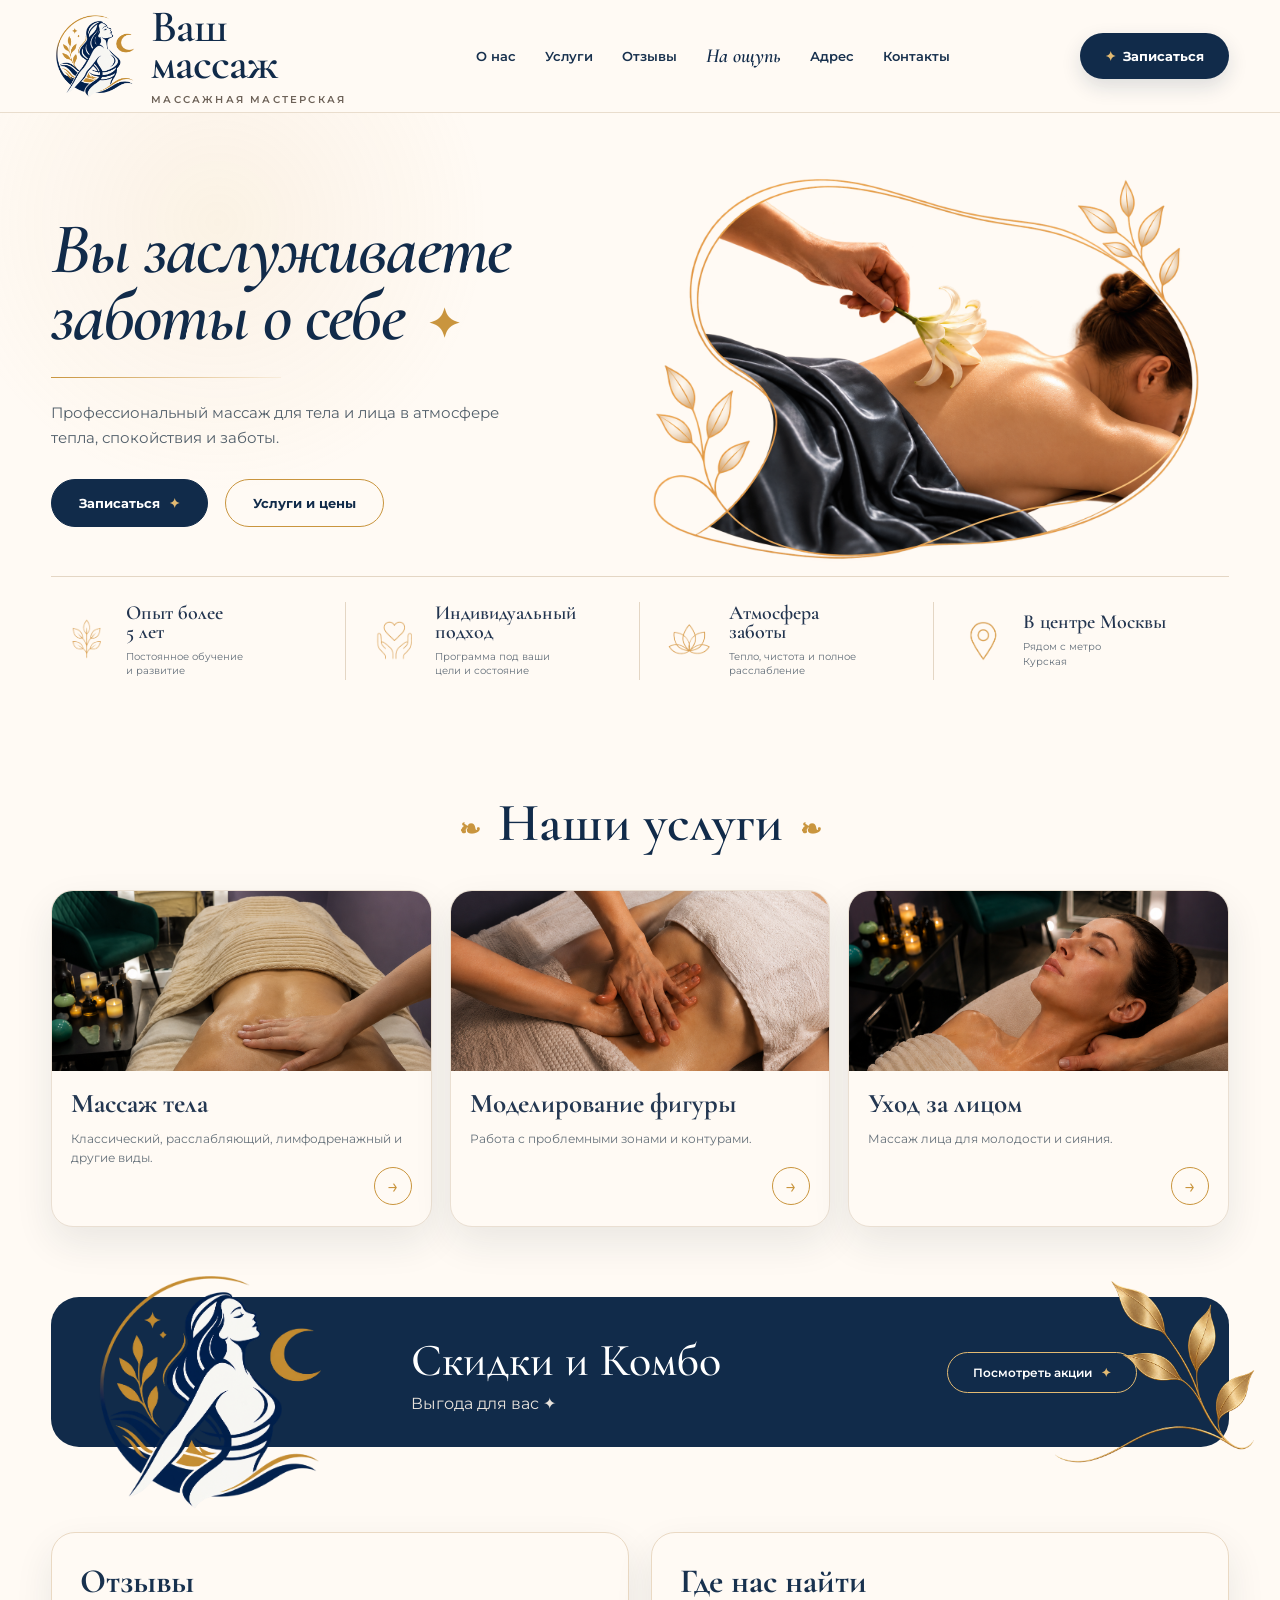
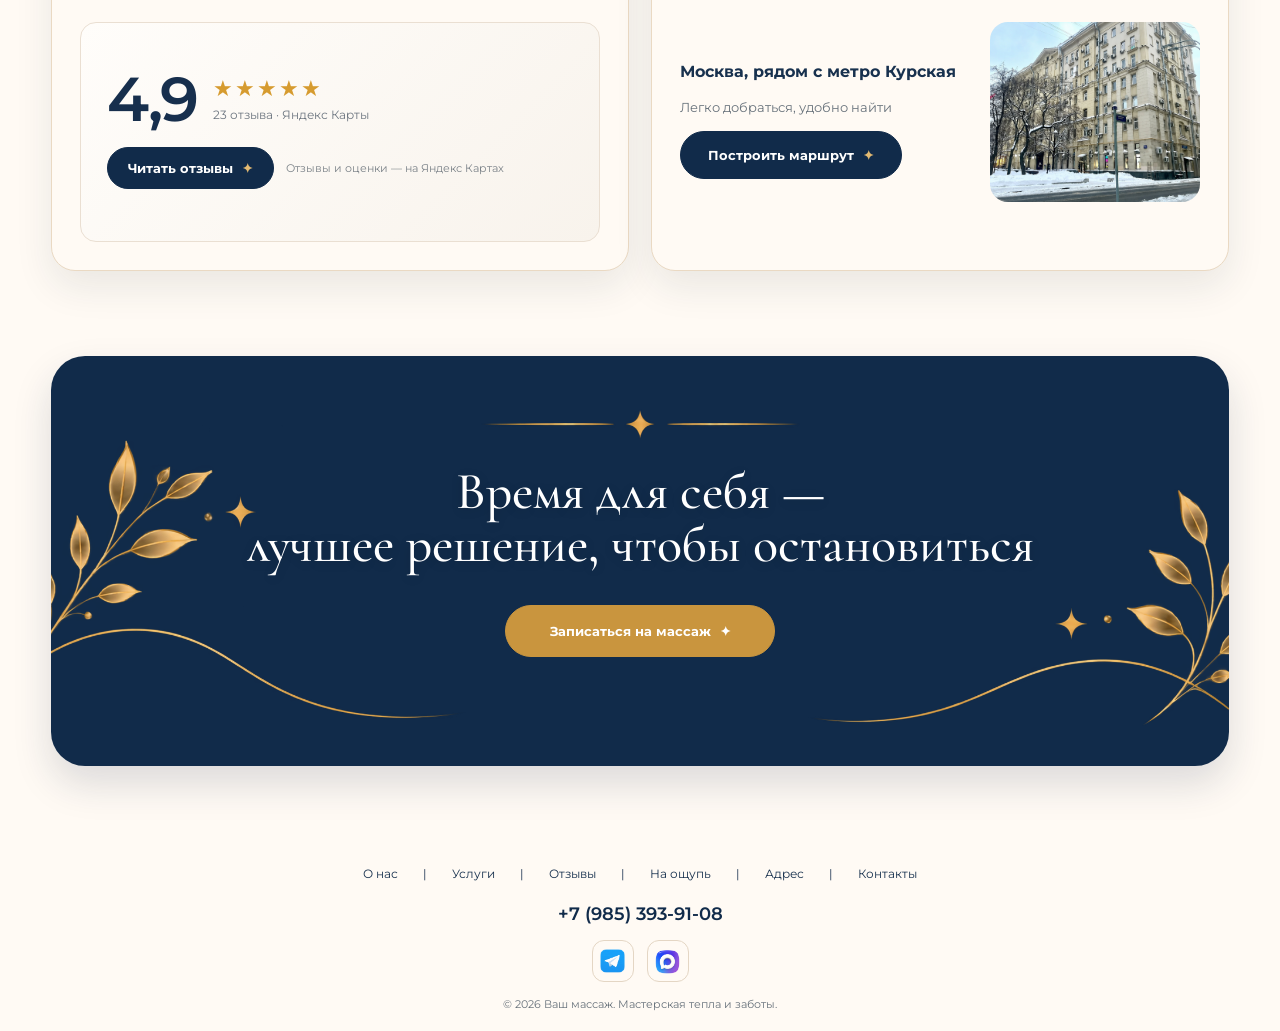
==== commit 197e8178: "Add files via upload" ====
--- a/index.html
+++ b/index.html
@@ -136,14 +136,24 @@
   .wrap{width:92%}.nav{min-height:74px}.brand-mark{width:56px;height:56px}.brand-name{font-size:32px}
   .book{padding:12px 15px;font-size:11px}.hero{padding:30px 0}.hero h1{font-size:49px;margin-bottom:21px}.hero p{font-size:14px}
   .actions{flex-direction:column;gap:10px}.btn{width:100%}
-  .fact{min-height:84px;padding:14px 6px;gap:9px}.fact:first-child{padding-left:6px}.fact-icon{width:39px;height:39px;flex-basis:39px}
+  /* На мобильном — одинаковая геометрия для всех четырёх преимуществ,
+     чтобы «Атмосфера заботы» начиналась на одной вертикали с «Опытом более 5 лет». */
+  .fact{min-height:84px;padding:14px 6px;gap:9px;align-items:flex-start}
+  .fact:first-child,.fact:nth-child(3){padding-left:6px}
+  .fact-icon{width:39px;height:39px;flex:0 0 39px}
   .fact b{font-size:17px}.fact small{font-size:8.5px}
   .section{padding:48px 0}.section-title{font-size:39px;margin-bottom:25px}.section-title:before,.section-title:after{margin:0 7px;font-size:18px}
   .services{gap:10px}.card{border-radius:16px}.card img{height:120px}.card-body{padding:13px}.card h3{font-size:23px}.card p{font-size:10px;min-height:32px}
-  .promo{min-height:170px;flex-direction:column;text-align:center;justify-content:center;border-radius:24px;padding:28px 105px 28px 128px}
-  .promo h2{font-size:38px}.promo-logo{width:150px;height:150px;left:-2px;bottom:-48px}.promo-branch{width:115px;right:-14px}
+  /* Баннер «Скидки и Комбо»: освобождаем кнопку и уводим декор к краям. */
+  .promo{min-height:185px;flex-direction:column;text-align:center;justify-content:center;gap:10px;border-radius:24px;padding:26px 78px 30px 78px}
+  .promo h2{font-size:36px;line-height:1.02}.promo p{margin-top:4px}
+  .promo-logo{width:128px;height:128px;left:-18px;bottom:-62px;z-index:2}
+  .promo .promo-btn{z-index:5;padding:12px 21px;margin-top:4px}
+  .promo-branch{width:102px;right:-25px;top:auto;bottom:-6px;transform:none;z-index:1}
+  .promo-content{z-index:3}
   .panel{padding:20px}.address{grid-template-columns:1fr}.mapbox{height:150px}
-  .cta{min-height:350px;padding:48px 24px}.cta h2{font-size:39px}
+  /* На телефоне убираем верхнюю звезду с линиями: фон CTA становится чистым и спокойным. */
+  .cta{min-height:350px;padding:48px 24px;background-image:none}.cta h2{font-size:39px}
   .footer-nav{font-size:10px}
   .menu.show{display:flex;position:absolute;top:74px;left:0;right:0;background:#fffaf4;padding:20px;flex-direction:column;gap:18px;border-bottom:1px solid var(--line);box-shadow:var(--shadow)}
   .menu.show .touch-link{font-size:24px}
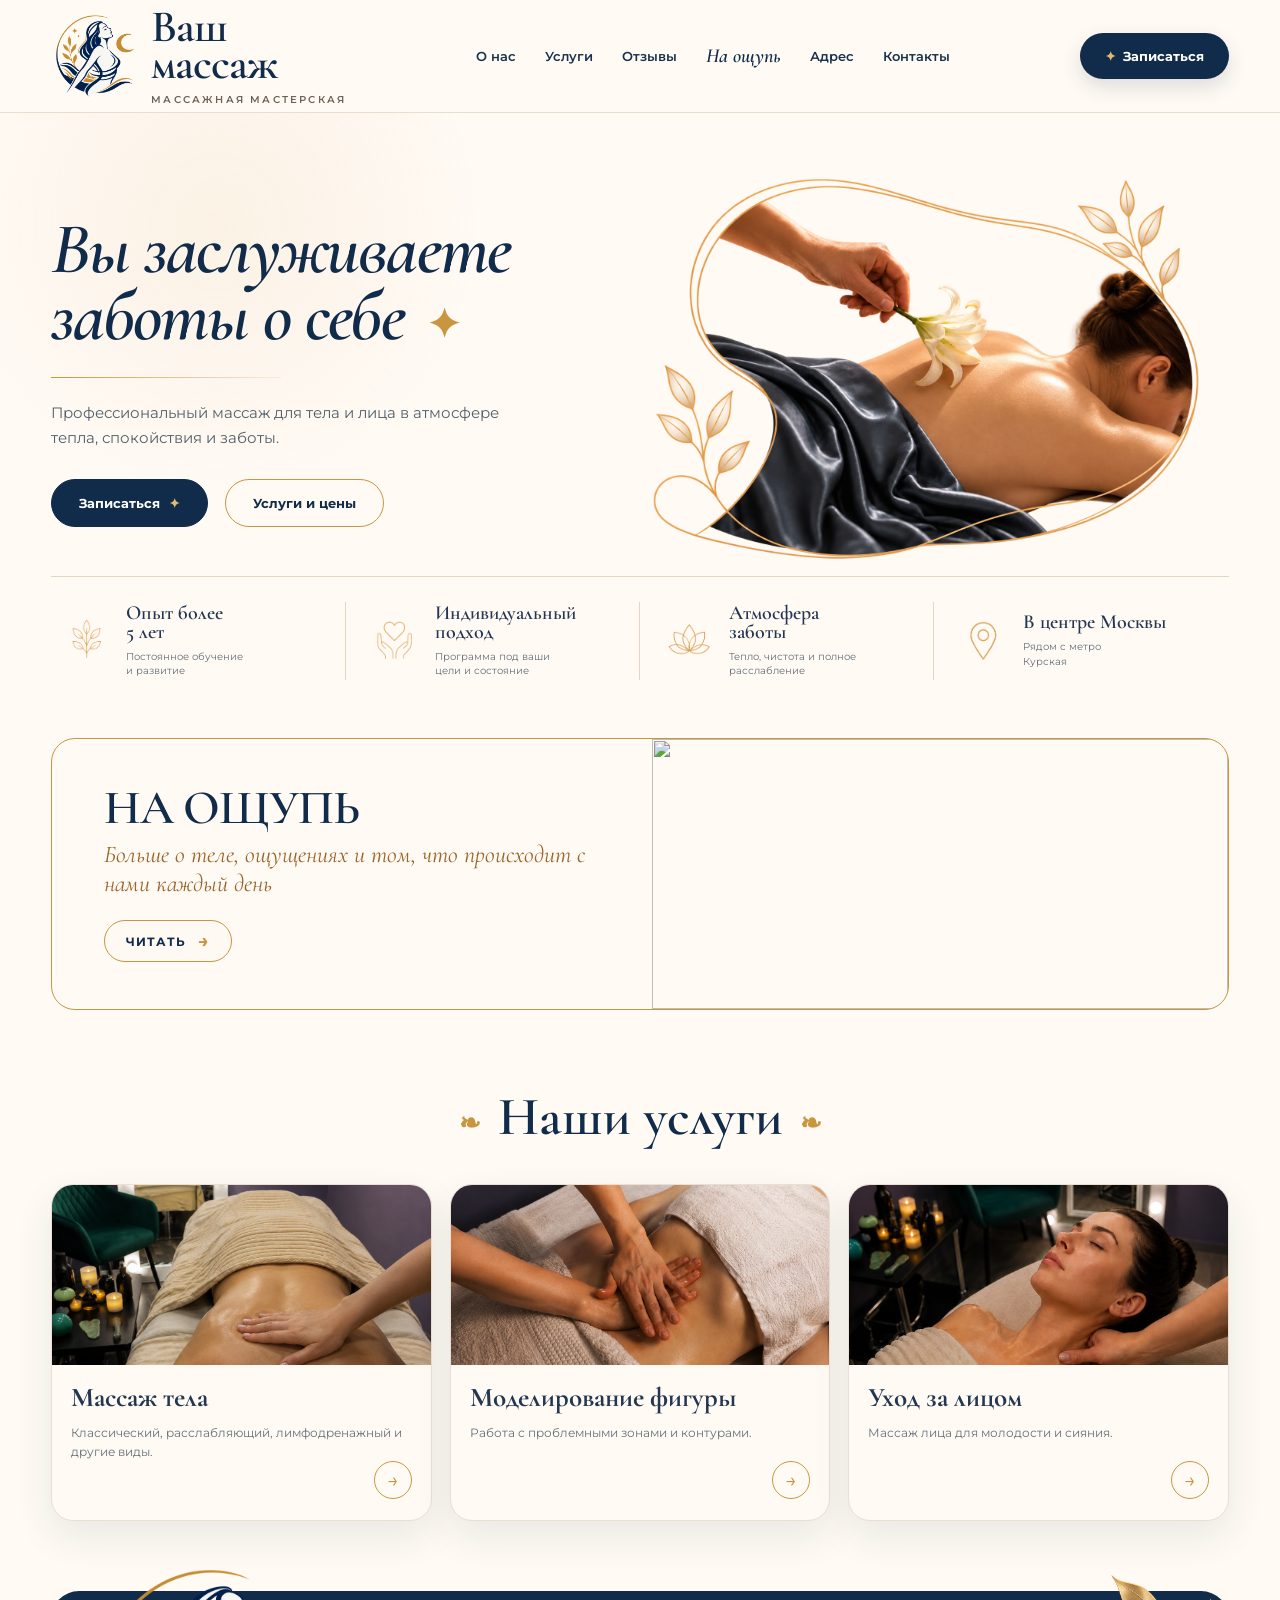
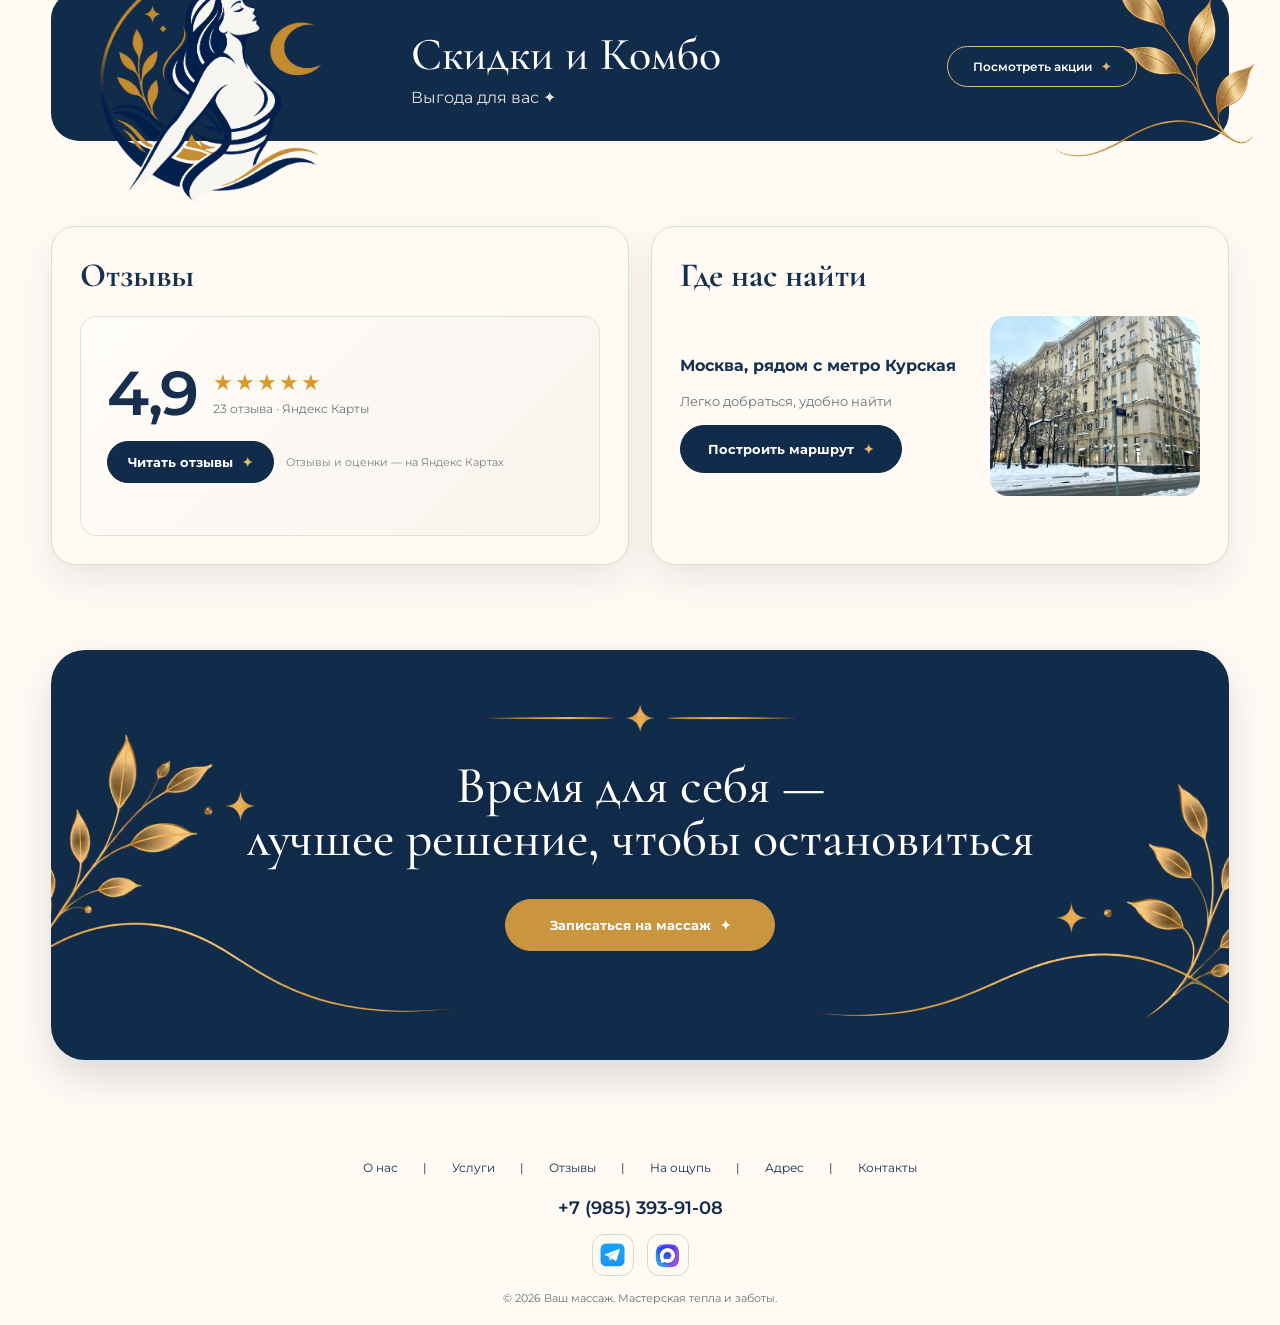
==== commit 3ad51add: "Add files via upload" ====
--- a/index.html
+++ b/index.html
@@ -60,6 +60,20 @@
 .fact-icon{width:50px;height:50px;object-fit:contain;flex:0 0 50px}
 .fact b{display:block;font-family:'Cormorant Garamond',Georgia,serif;font-size:20px;line-height:.95;font-weight:600;color:#233550}
 .fact small{display:block;margin-top:8px;font-size:10px;line-height:1.45;color:var(--muted)}
+
+
+/* НА ОЩУПЬ — баннер перед «Наши услуги» */
+.touch-banner-wrap{padding:18px 0 4px}
+.touch-banner{display:grid;grid-template-columns:1.02fr .98fr;align-items:center;min-height:270px;background:var(--cream2);border:1px solid var(--gold);border-radius:24px;overflow:hidden;position:relative;cursor:pointer;transition:transform .2s,box-shadow .2s}
+.touch-banner:hover{transform:translateY(-2px);box-shadow:0 14px 32px rgba(27,40,55,.10)}
+.touch-banner-content{padding:38px 28px 38px 52px;position:relative;z-index:2}
+.touch-banner-label{margin:0 0 9px;color:var(--navy);font-family:'Cormorant Garamond',Georgia,serif;font-size:48px;line-height:.95;font-weight:600;letter-spacing:-.02em}
+.touch-banner-text{margin:0;max-width:590px;color:#9b6529;font-family:'Cormorant Garamond',Georgia,serif;font-size:24px;line-height:1.2;font-style:italic}
+.touch-banner-action{display:inline-flex;align-items:center;gap:12px;margin-top:22px;padding:11px 21px;border:1px solid var(--gold);border-radius:999px;color:var(--navy);font-size:12px;font-weight:700;letter-spacing:.08em;text-transform:uppercase;background:rgba(255,250,244,.72)}
+.touch-banner-action span{color:var(--gold);font-size:18px;line-height:1}
+.touch-banner-art{width:100%;height:270px;object-fit:cover;object-position:center center;mix-blend-mode:multiply}
+@media(max-width:900px){.touch-banner{grid-template-columns:1fr;min-height:0}.touch-banner-content{text-align:center;padding:30px 28px 10px}.touch-banner-text{margin:auto}.touch-banner-action{margin-top:18px}.touch-banner-art{height:220px;object-fit:contain}}
+@media(max-width:560px){.touch-banner-wrap{padding:8px 0 0}.touch-banner{border-radius:20px}.touch-banner-content{padding:25px 18px 5px}.touch-banner-label{font-size:39px}.touch-banner-text{font-size:21px;line-height:1.18}.touch-banner-action{margin-top:15px;padding:10px 19px;font-size:11px}.touch-banner-art{height:175px}}
 
 /* SECTIONS */
 .section{padding:70px 0}
@@ -199,6 +213,19 @@
   </div>
 </div></section>
 
+<section class="touch-banner-wrap">
+  <div class="wrap">
+    <a class="touch-banner" href="na-oshchup.html" aria-label="Перейти на страницу На ощупь">
+      <div class="touch-banner-content">
+        <div class="touch-banner-label">НА ОЩУПЬ</div>
+        <p class="touch-banner-text">Больше о теле, ощущениях и том, что происходит с нами каждый день</p>
+        <span class="touch-banner-action">ЧИТАТЬ <span>→</span></span>
+      </div>
+      <img class="touch-banner-art" src="assets/na-oshchup-banner.png" alt="">
+    </a>
+  </div>
+</section>
+
 <section class="section" id="services"><div class="wrap">
   <h2 class="section-title">Наши услуги</h2>
   <div class="services">
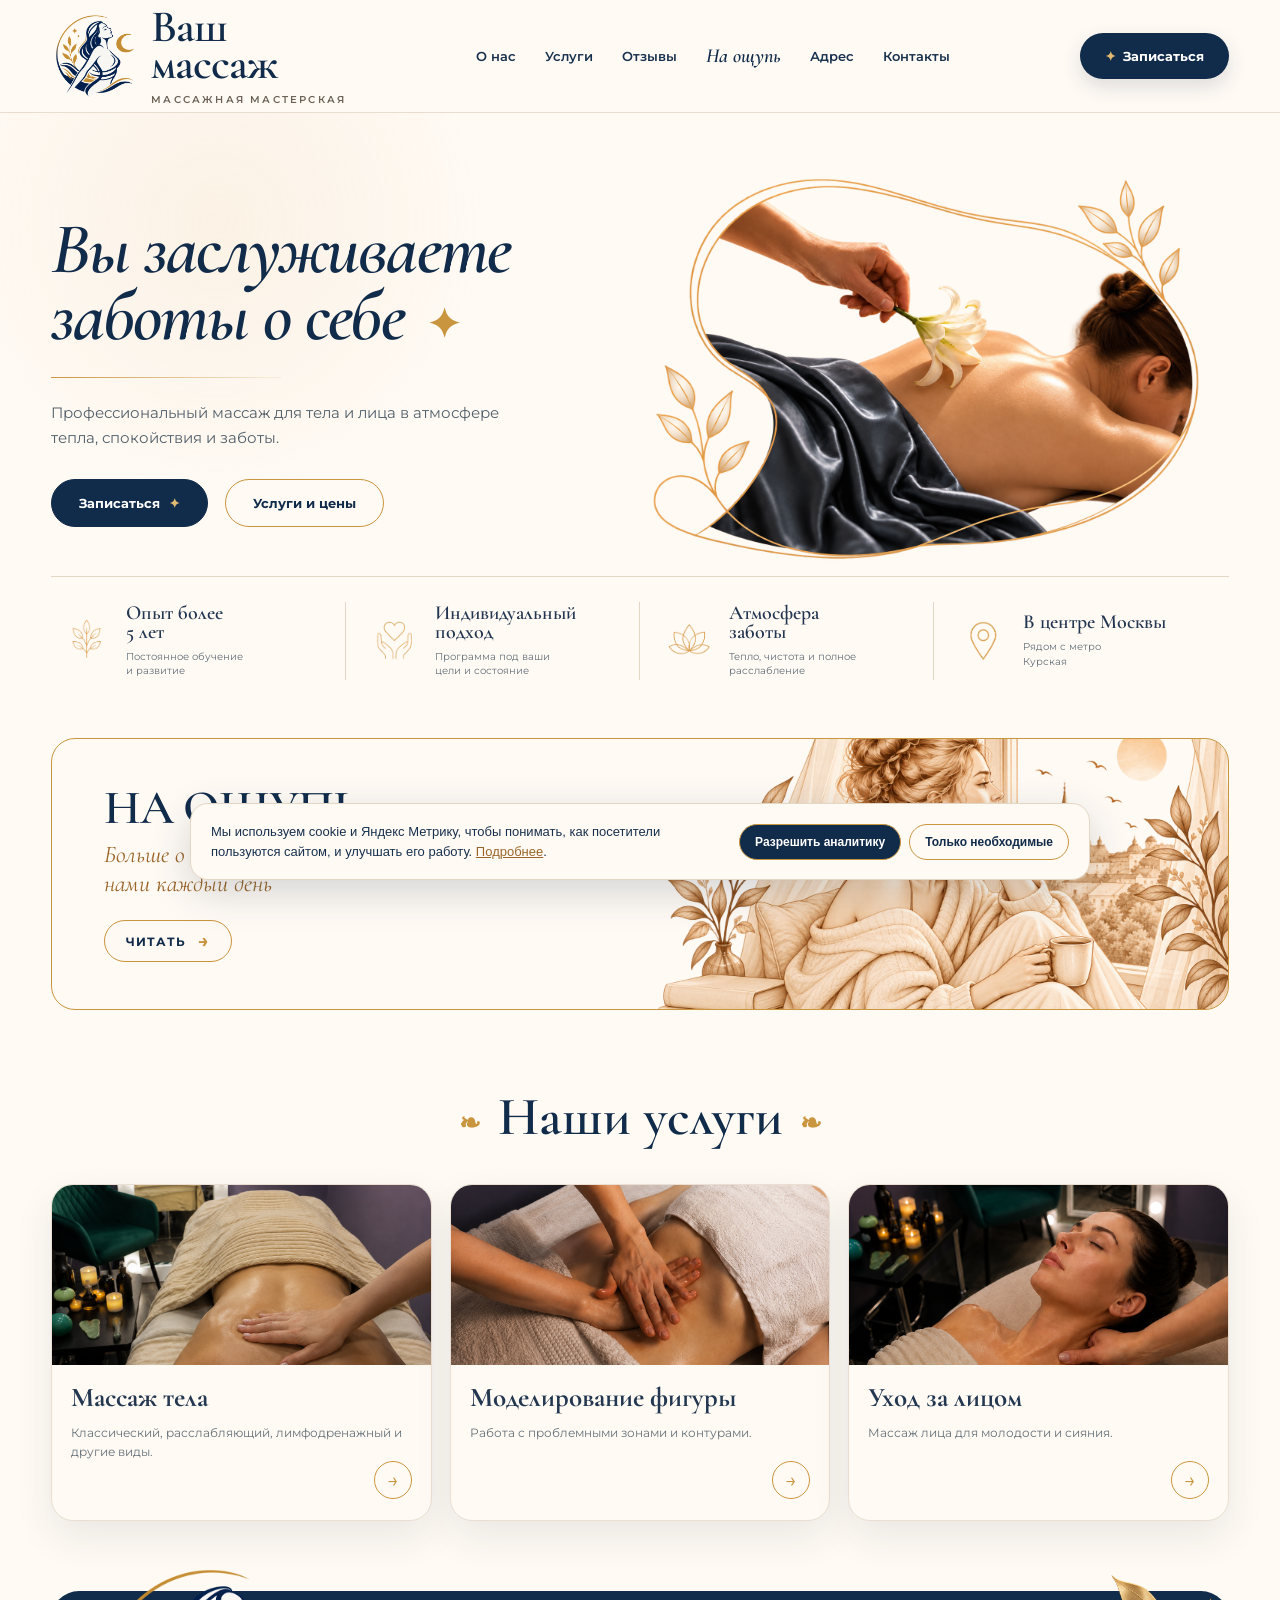
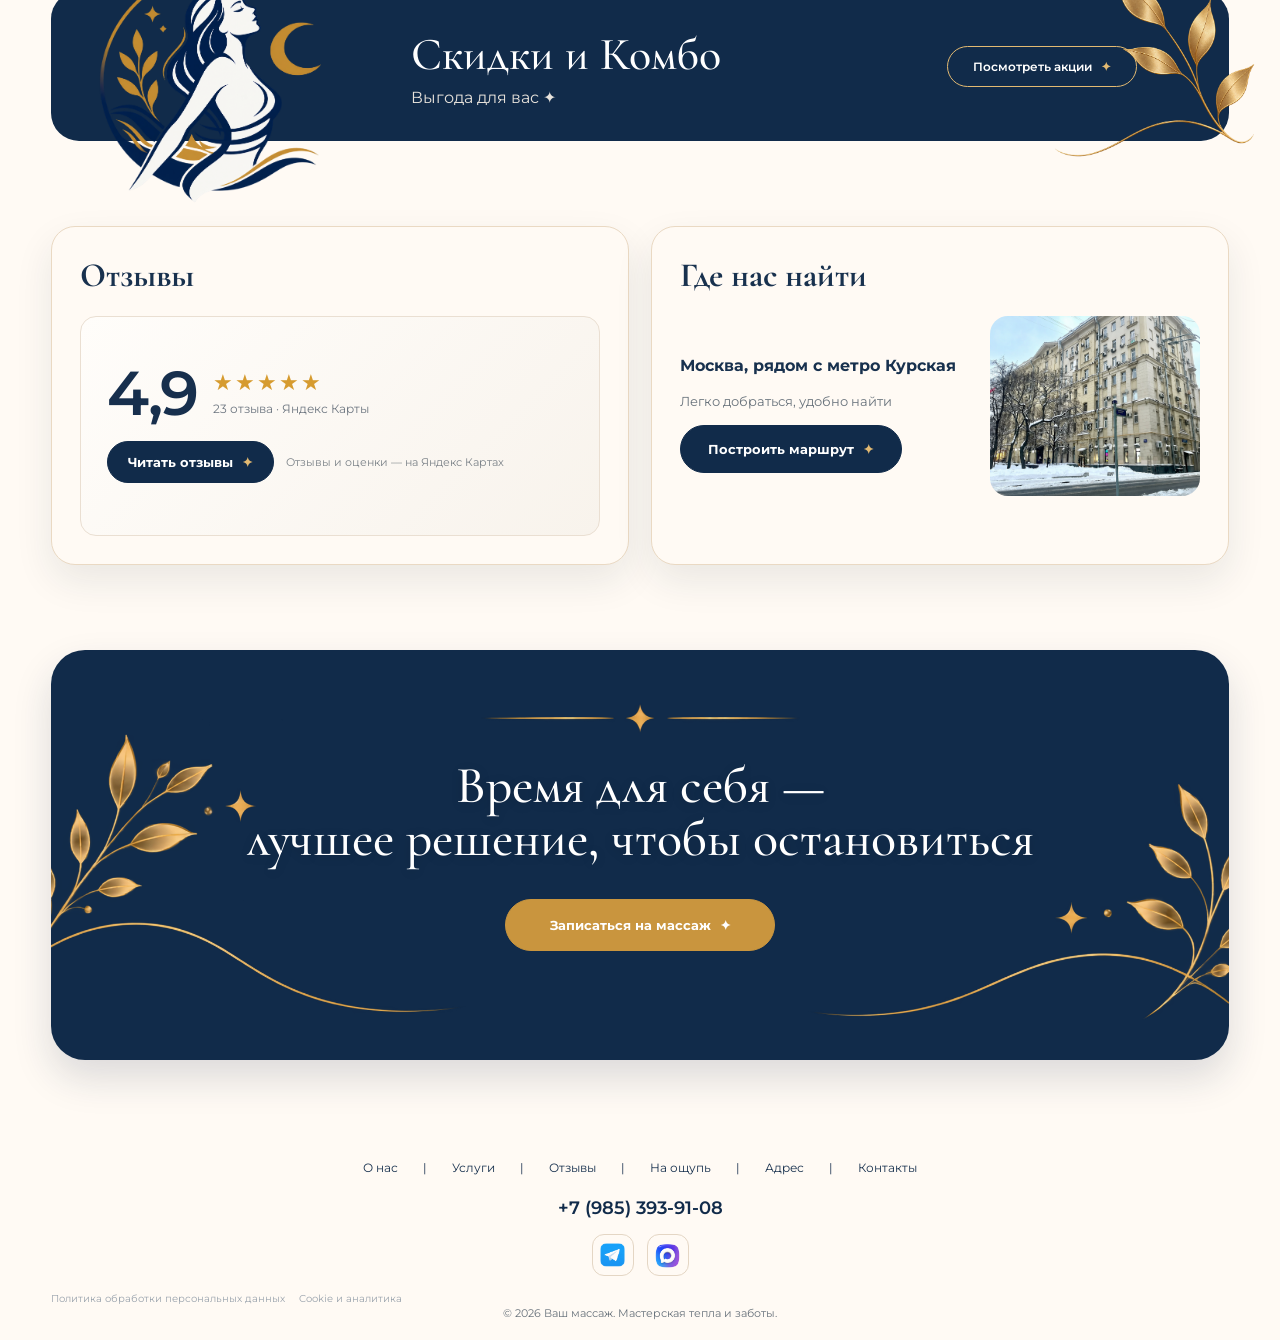
==== commit b58bbb4e: "Add files via upload" ====
--- a/index.html
+++ b/index.html
@@ -283,9 +283,10 @@
   </div>
   <a class="contact-phone" href="tel:+79853939108">+7 (985) 393-91-08</a>
   <div class="social">
-    <a href="https://t.me/vash_massage1" target="_blank" rel="noopener" aria-label="Telegram"><img src="assets/telegram.png" alt="Telegram"></a>
+    <a href="https://t.me/ritm108" target="_blank" rel="noopener" aria-label="Telegram"><img src="assets/telegram.png" alt="Telegram"></a>
     <a href="#" aria-label="MAX"><img src="assets/max.png" alt="MAX"></a>
   </div>
+<div class="legal-links" style="margin-top:12px;font-size:10px;line-height:1.5;color:#9aa3ad;display:flex;gap:14px;flex-wrap:wrap;"><a href="privacy.html" style="color:inherit;text-decoration:none;">Политика обработки персональных данных</a><a href="cookie.html" style="color:inherit;text-decoration:none;">Cookie и аналитика</a></div>
   <div class="copy">© 2026 Ваш массаж. Мастерская тепла и заботы.</div>
 </div></footer>
 
@@ -295,5 +296,6 @@
 mobileButton.addEventListener('click',()=>menu.classList.toggle('show'));
 document.querySelectorAll('.menu a').forEach(link=>link.addEventListener('click',()=>menu.classList.remove('show')));
 </script>
+<script src="cookie-consent.js"></script>
 </body>
 </html>
